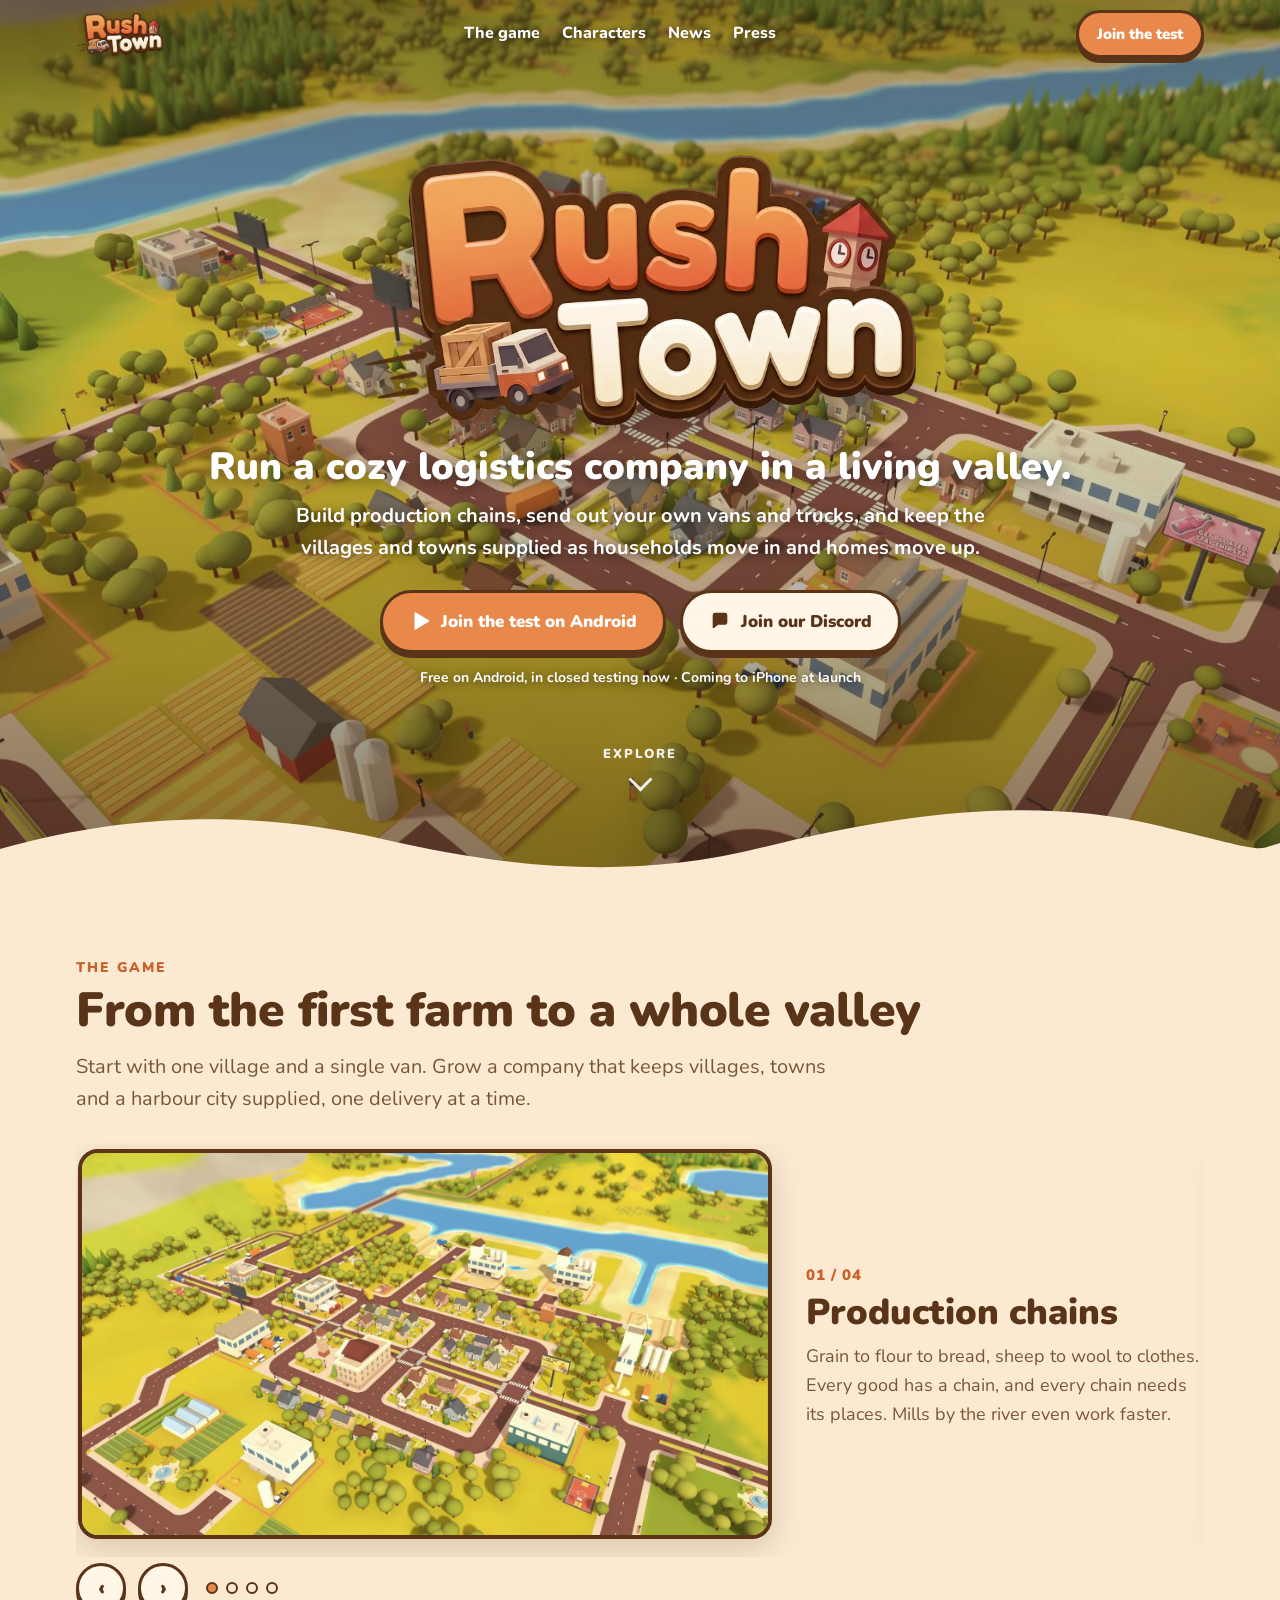
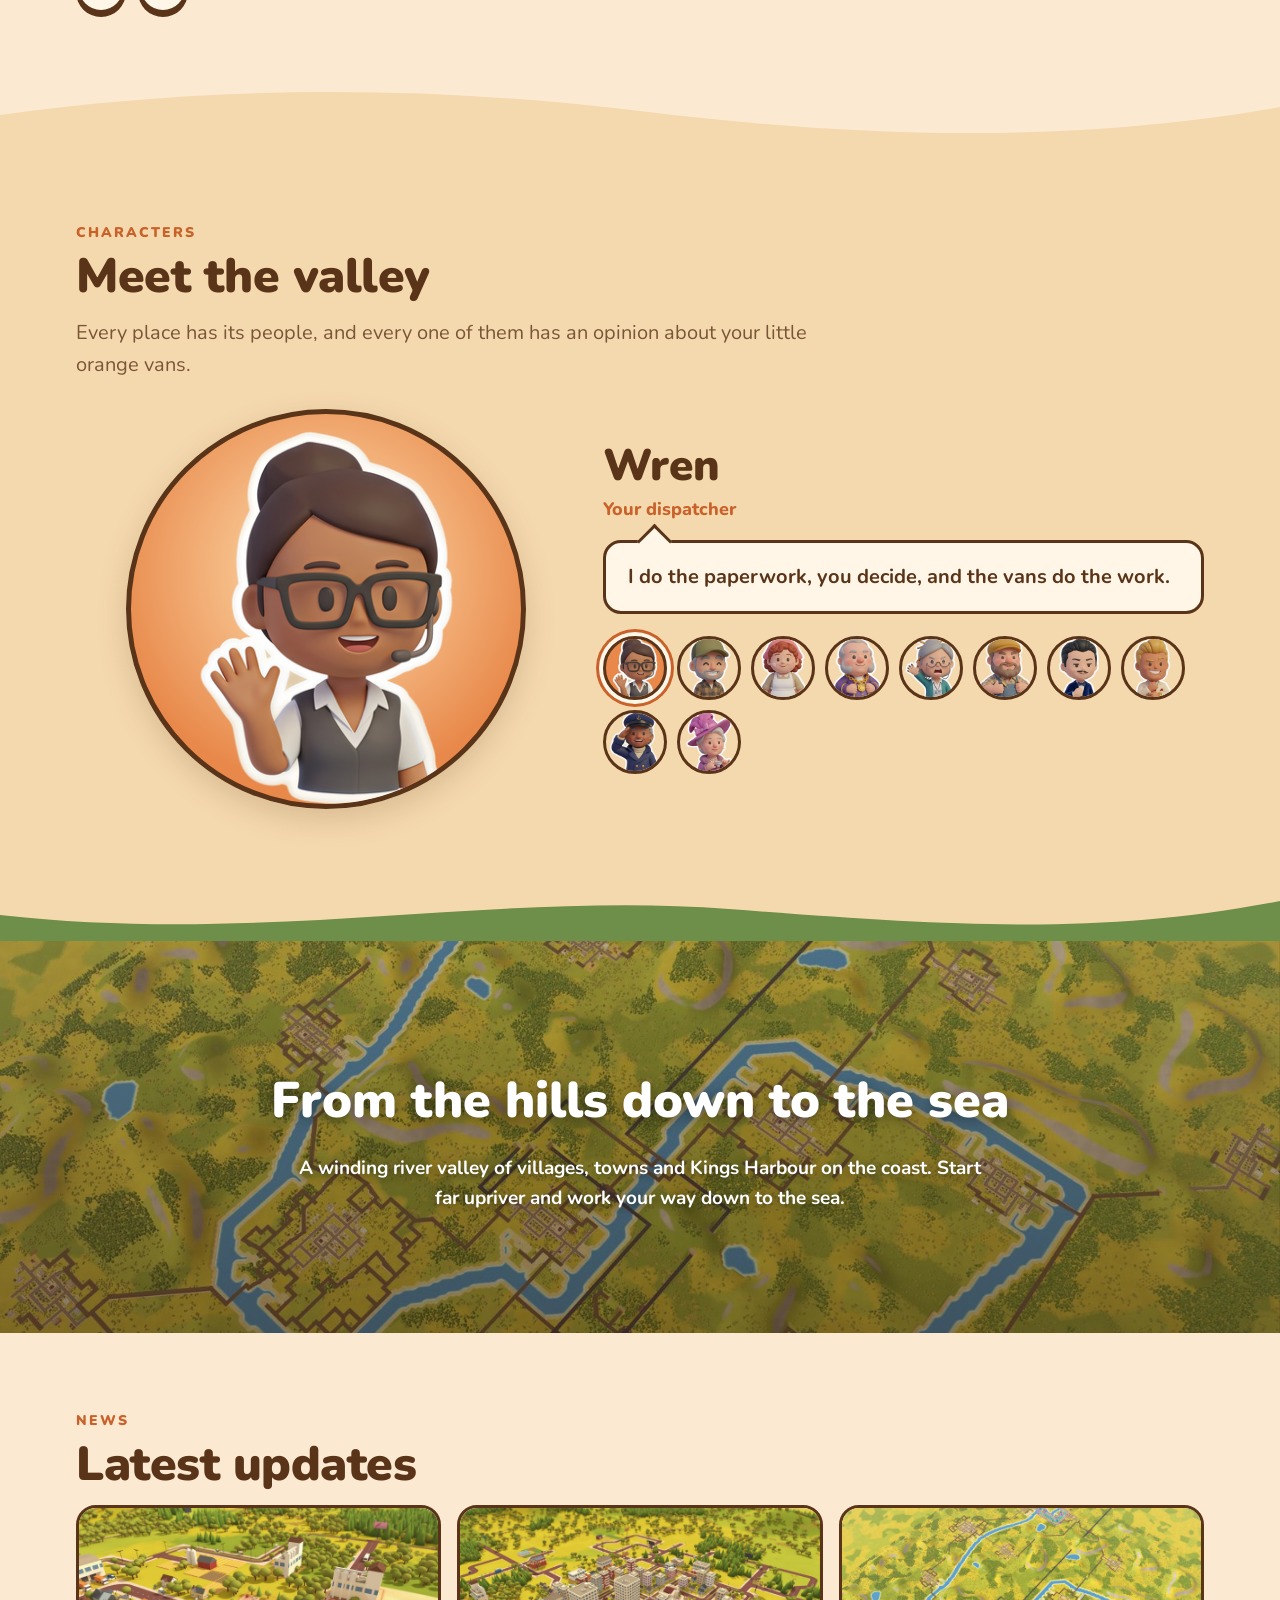
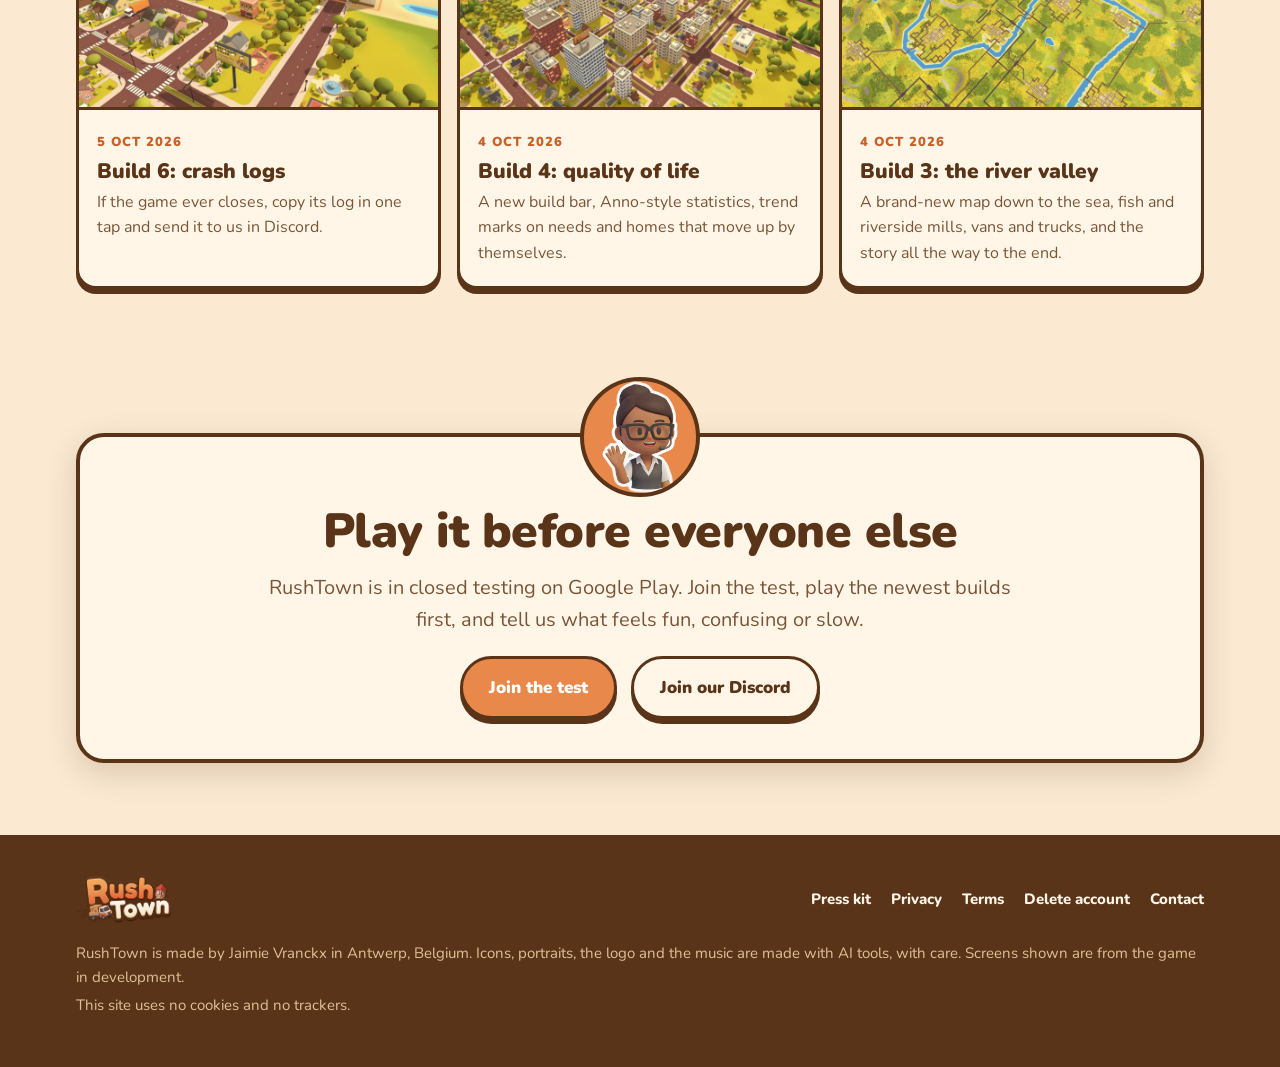
==== index.html @ a8090fe1 "Site: show the live totals only from 100 companies (they read 0 now) Co-Authored-By: Claude Opus 5.5" ====
<!doctype html>
<html lang="en">
<head>
<meta charset="utf-8">
<meta name="viewport" content="width=device-width, initial-scale=1">
<title>RushTown · A cozy logistics game</title>
<meta name="description" content="RushTown is a cozy mobile logistics game: build production chains, run your own vans and trucks, and help the villages and towns of a river valley thrive.">
<meta property="og:title" content="RushTown">
<meta property="og:description" content="Run a cozy logistics company in a living valley. A mobile game for Android, in testing now.">
<meta property="og:image" content="https://rushtowngame.com/media/hero-small.jpg">
<meta property="og:url" content="https://rushtowngame.com/">
<meta name="theme-color" content="#FBE9D2">
<link rel="icon" href="media/logo.png">
<link rel="preload" as="image" href="media/hero.jpg">
<link rel="stylesheet" href="site.css">
</head>
<body>

<header class="bar" id="bar">
  <div class="wrap">
    <a href="./" aria-label="RushTown home"><img src="media/logo.png" alt="RushTown" width="88" height="44"></a>
    <nav aria-label="Main">
      <a href="#game">The game</a>
      <a href="#cast">Characters</a>
      <a href="#news">News</a>
      <a href="press.html">Press</a>
    </nav>
    <a class="btn primary pill" href="#join">Join the test</a>
  </div>
</header>

<main>
  <!-- HERO. When the trailer is final, swap the div.bg for:
       <video class="bg" src="media/trailer-loop.mp4" poster="media/hero.jpg" autoplay muted loop playsinline></video> -->
  <section class="hero">
    <div class="bg" style="background-image:url('media/hero.jpg')" role="img" aria-label="Maplebrook, a village by the river"></div>
    <div class="inner">
      <img class="logo" src="media/logo.png" alt="RushTown" width="560" height="279">
      <h1>Run a cozy logistics company in a living valley.</h1>
      <p>Build production chains, send out your own vans and trucks, and keep the villages and towns supplied as households move in and homes move up.</p>
      <div class="cta">
        <a class="btn primary" href="https://play.google.com/apps/testing/com.jvranckx.rushtown">
          <svg viewBox="0 0 24 24" aria-hidden="true"><path fill="currentColor" d="M6 3.5v17a1 1 0 0 0 1.5.86l14-8.5a1 1 0 0 0 0-1.72l-14-8.5A1 1 0 0 0 6 3.5z"/></svg>
          Join the test on Android</a>
        <a class="btn cream" href="https://discord.gg/n6D7HrCAY">
          <svg viewBox="0 0 24 24" aria-hidden="true"><path fill="currentColor" d="M4 5.5A2.5 2.5 0 0 1 6.5 3h11A2.5 2.5 0 0 1 20 5.5v8A2.5 2.5 0 0 1 17.5 16H10l-4.6 3.7A.9.9 0 0 1 4 19V5.5z"/></svg>
          Join our Discord</a>
      </div>
      <small>Free on Android, in closed testing now · Coming to iPhone at launch</small>
    </div>
    <a class="scroll-cue" href="#game">EXPLORE</a>
    <svg class="hills" viewBox="0 0 1440 90" preserveAspectRatio="none" aria-hidden="true"><path fill="#FBE9D2" d="M0 58 C 160 18 300 22 430 48 S 700 92 860 56 S 1170 6 1300 34 S 1410 60 1440 52 V90 H0 Z"/></svg>
  </section>

  <!-- FEATURES -->
  <section class="block" id="game">
    <div class="wrap">
      <span class="eyebrow">The game</span>
      <h2 class="title">From the first farm to a whole valley</h2>
      <p class="lede">Start with one village and a single van. Grow a company that keeps villages, towns and a harbour city supplied, one delivery at a time.</p>
      <div class="slides">
        <div class="track" id="track">
          <article class="slide" id="s1">
            <figure><img src="media/shots/chains.jpg" alt="Farms and workshops by the river" loading="lazy" width="1600" height="900"></figure>
            <div><span class="num">01 / 04</span><h3>Production chains</h3><p>Grain to flour to bread, sheep to wool to clothes. Every good has a chain, and every chain needs its places. Mills by the river even work faster.</p></div>
          </article>
          <article class="slide" id="s2">
            <figure><img src="media/shots/fleet.jpg" alt="Vans driving through a village" loading="lazy" width="1600" height="900"></figure>
            <div><span class="num">02 / 04</span><h3>Your own fleet</h3><p>Vans and trucks drive real roads between farms, workshops, warehouses and towns. You plan the routes, stop by stop.</p></div>
          </article>
          <article class="slide" id="s3">
            <figure><img src="media/shots/homes.jpg" alt="A town with flats and apartments" loading="lazy" width="1600" height="900"></figure>
            <div><span class="num">03 / 04</span><h3>Homes move up</h3><p>Households move in when you keep them supplied. Bring the right goods and building materials, and homes climb their ladder all the way to tower villas.</p></div>
          </article>
          <article class="slide" id="s4">
            <figure><img src="media/shots/valley.jpg" alt="The whole river valley with its route lines" loading="lazy" width="1600" height="900"></figure>
            <div><span class="num">04 / 04</span><h3>A valley to open up</h3><p>New villages and towns come out from under the clouds as your homes move up, from the hills down to the sea.</p></div>
          </article>
        </div>
        <div class="controls">
          <button class="arrow" id="prev" aria-label="Previous">‹</button>
          <button class="arrow" id="next" aria-label="Next">›</button>
          <div class="dots" id="dots"></div>
        </div>
      </div>
    </div>
  </section>

  <!-- CHARACTERS -->
  <svg class="wave" viewBox="0 0 1440 60" preserveAspectRatio="none" aria-hidden="true" style="background:#FBE9D2"><path fill="#F5D9AE" d="M0 30 C 240 0 480 0 720 26 S 1200 60 1440 22 V60 H0 Z"/></svg>
  <section class="block sand" id="cast">
    <div class="wrap">
      <span class="eyebrow">Characters</span>
      <h2 class="title">Meet the valley</h2>
      <p class="lede">Every place has its people, and every one of them has an opinion about your little orange vans.</p>
      <div class="cast">
        <div class="stage"><div class="disc"><img id="cast-img" src="media/cast/wren.png" alt="" width="384" height="384"></div></div>
        <div class="who">
          <p class="name" id="cast-name">Wren</p>
          <p class="role" id="cast-role">Your dispatcher</p>
          <blockquote id="cast-quote">I do the paperwork, you decide, and the vans do the work.</blockquote>
          <div class="picker" id="picker" role="group" aria-label="Choose a character"></div>
        </div>
      </div>
    </div>
  </section>
  <svg class="wave" viewBox="0 0 1440 60" preserveAspectRatio="none" aria-hidden="true" style="background:#F5D9AE"><path fill="#6d8f4a" d="M0 34 C 300 64 560 10 820 28 S 1240 54 1440 20 V60 H0 Z"/></svg>

  <!-- VALLEY BAND + STATS -->
  <section class="valley" style="background-image:url('media/shots/valley.jpg')">
    <div class="wrap">
      <h2>From the hills down to the sea</h2>
      <p>A winding river valley of villages, towns and Kings Harbour on the coast. Start far upriver and work your way down to the sea.</p>
      <div class="stats" id="stats" hidden aria-label="RushTown so far">
        <div class="stat"><b data-stat="companies">–</b><span>companies founded</span></div>
        <div class="stat"><b data-stat="alliances">–</b><span>alliances</span></div>
        <div class="stat"><b data-stat="goods_this_week">–</b><span>goods delivered this week</span></div>
      </div>
    </div>
  </section>

  <!-- NEWS -->
  <section class="block" id="news">
    <div class="wrap">
      <span class="eyebrow">News</span>
      <h2 class="title">Latest updates</h2>
      <div class="news">
        <a class="card" href="https://discord.gg/n6D7HrCAY">
          <img src="media/shots/fleet.jpg" alt="" loading="lazy" width="1600" height="900">
          <div><time datetime="2026-10-05">5 Oct 2026</time><h3>Build 6: crash logs</h3><p>If the game ever closes, copy its log in one tap and send it to us in Discord.</p></div>
        </a>
        <a class="card" href="https://discord.gg/n6D7HrCAY">
          <img src="media/shots/homes.jpg" alt="" loading="lazy" width="1600" height="900">
          <div><time datetime="2026-10-04">4 Oct 2026</time><h3>Build 4: quality of life</h3><p>A new build bar, Anno-style statistics, trend marks on needs and homes that move up by themselves.</p></div>
        </a>
        <a class="card" href="https://discord.gg/n6D7HrCAY">
          <img src="media/shots/valley.jpg" alt="" loading="lazy" width="1600" height="900">
          <div><time datetime="2026-10-04">4 Oct 2026</time><h3>Build 3: the river valley</h3><p>A brand-new map down to the sea, fish and riverside mills, vans and trucks, and the story all the way to the end.</p></div>
        </a>
      </div>
    </div>
  </section>

  <!-- JOIN -->
  <section class="block join" id="join">
    <div class="wrap">
      <div class="box">
        <img class="wren" src="media/cast/wren.png" alt="" width="120" height="120">
        <h2 class="title">Play it before everyone else</h2>
        <p class="lede" style="margin:0 auto 20px">RushTown is in closed testing on Google Play. Join the test, play the newest builds first, and tell us what feels fun, confusing or slow.</p>
        <div class="cta">
          <a class="btn primary" href="https://play.google.com/apps/testing/com.jvranckx.rushtown">Join the test</a>
          <a class="btn cream" href="https://discord.gg/n6D7HrCAY">Join our Discord</a>
        </div>
      </div>
    </div>
  </section>
</main>

<footer>
  <div class="wrap">
    <div class="top">
      <img src="media/logo.png" alt="RushTown" width="96" height="48">
      <nav aria-label="Footer">
        <a href="press.html">Press kit</a>
        <a href="privacy.html">Privacy</a>
        <a href="terms.html">Terms</a>
        <a href="delete-account.html">Delete account</a>
        <a href="mailto:jaimievranckx@gmail.com">Contact</a>
      </nav>
    </div>
    <p>RushTown is made by Jaimie Vranckx in Antwerp, Belgium. Icons, portraits, the logo and the music are made with AI tools, with care. Screens shown are from the game in development.</p>
    <p>This site uses no cookies and no trackers.</p>
  </div>
</footer>

<script>
(function () {
  // header turns solid after the hero
  var bar = document.getElementById("bar");
  function onScroll() { bar.classList.toggle("solid", window.scrollY > window.innerHeight * 0.55); }
  window.addEventListener("scroll", onScroll, { passive: true }); onScroll();

  // feature slideshow
  var track = document.getElementById("track");
  var slides = Array.prototype.slice.call(track.children);
  var dots = document.getElementById("dots");
  slides.forEach(function (s, i) {
    var b = document.createElement("button");
    b.setAttribute("aria-label", "Slide " + (i + 1));
    b.addEventListener("click", function () { go(i); });
    dots.appendChild(b);
  });
  function current() { return Math.round(track.scrollLeft / track.clientWidth); }
  function go(i) { i = (i + slides.length) % slides.length; track.scrollTo({ left: i * (track.clientWidth + 18), behavior: "smooth" }); }
  function mark() { var c = current(); Array.prototype.forEach.call(dots.children, function (d, i) { d.setAttribute("aria-current", i === c ? "true" : "false"); }); }
  document.getElementById("prev").addEventListener("click", function () { go(current() - 1); });
  document.getElementById("next").addEventListener("click", function () { go(current() + 1); });
  track.addEventListener("scroll", function () { window.requestAnimationFrame(mark); }, { passive: true });
  mark();

  // characters
  var cast = [
    ["wren", "Wren", "Your dispatcher", "I do the paperwork, you decide, and the vans do the work."],
    ["gus", "Gus Harrow", "Old hand of the haulage trade", "Round and round. That's all hauling is, kid. Mind the duck pond."],
    ["pell", "Mrs. Pell", "The baker", "You grow the grain, I'll do the rest. Mostly the rest is flour."],
    ["mayor", "Mayor Bramble", "Mayor of your home village", "Since the old firm folded, we've lived off the Tuesday market van."],
    ["edna", "Edna Quill", "Editor, the Sandbury Courier", "'MYSTERIOUS ORANGE VANS SIGHTED ON VALLEY ROAD.' Too long. 'VANS!'"],
    ["bram", "Bram Hollis", "Dairy farmer", "Little Lou is bigger than Big Lou. Don't mention it to her."],
    ["silas", "Silas Crane", "Distiller", "You run a tidy little operation. I'd like to make it a lucrative one."],
    ["vance", "Vance Hartley", "Hartley Freight", "Lovely little vans. Orange. Brave choice."],
    ["flint", "Captain Flint", "Harbourmaster", "Mind the gulls. They work for nobody."],
    ["augusta", "Lady Augusta", "Of Kings Harbour", "One simply cannot live in a Loft without cake."]
  ];
  var picker = document.getElementById("picker"), img = document.getElementById("cast-img");
  var nameEl = document.getElementById("cast-name"), roleEl = document.getElementById("cast-role"), quoteEl = document.getElementById("cast-quote");
  cast.forEach(function (c, i) {
    var b = document.createElement("button");
    b.setAttribute("aria-label", c[1]);
    b.setAttribute("aria-pressed", i === 0 ? "true" : "false");
    b.innerHTML = '<img src="media/cast/' + c[0] + '.png" alt="" width="64" height="64" loading="lazy">';
    b.addEventListener("click", function () {
      Array.prototype.forEach.call(picker.children, function (x) { x.setAttribute("aria-pressed", "false"); });
      b.setAttribute("aria-pressed", "true");
      img.style.opacity = 0;
      setTimeout(function () { img.src = "media/cast/" + c[0] + ".png"; img.style.opacity = 1; }, 150);
      nameEl.textContent = c[1]; roleEl.textContent = c[2]; quoteEl.textContent = c[3];
    });
    picker.appendChild(b);
  });

  // live totals from the game server (hidden until all three arrive)
  var box = document.getElementById("stats");
  fetch("https://api.rushtowngame.com/public/stats.json", { cache: "no-store" })
    .then(function (r) { return r.ok ? r.json() : null; })
    .then(function (d) {
      if (!d) return;
      var shown = 0;
      box.querySelectorAll("[data-stat]").forEach(function (el) {
        var v = d[el.getAttribute("data-stat")];
        if (typeof v === "number") { el.textContent = v.toLocaleString("en-US"); shown++; }
      });
      // only once the numbers are worth showing
      if (shown === 3 && d.companies >= 100) box.hidden = false;
    })
    .catch(function () {});
})();
</script>
</body>
</html>
---- site.css ----
@font-face {
  font-family: "Nunito";
  src: url("fonts/Nunito-Variable.ttf") format("truetype");
  font-weight: 200 1000;
  font-display: swap;
}

:root {
  --ink: #5A3418;
  --ink-soft: #7A5638;
  --cream: #FFF6E8;
  --paper: #FBE9D2;
  --sand: #F5D9AE;
  --orange: #E8884A;
  --orange-deep: #C9622A;
  --grass: #C2B427;
  --sky: #CFE7F2;
  --line: rgba(90, 52, 24, 0.14);
  --radius: 20px;
  --shadow: 0 10px 30px rgba(90, 52, 24, 0.18);
}

* { box-sizing: border-box; }
html { -webkit-text-size-adjust: 100%; scroll-behavior: smooth; }
body {
  margin: 0;
  background: var(--paper);
  color: var(--ink);
  font-family: "Nunito", system-ui, -apple-system, "Segoe UI", sans-serif;
  font-size: 18px;
  line-height: 1.6;
  overflow-x: hidden;
}
a { color: var(--orange-deep); }
img { max-width: 100%; }
.wrap { max-width: 1160px; margin: 0 auto; padding: 0 16px; }
.eyebrow { display: inline-block; font-size: 14px; font-weight: 900; letter-spacing: 2px; text-transform: uppercase; color: var(--orange-deep); margin-bottom: 6px; }
h2.title { font-size: clamp(30px, 5vw, 48px); line-height: 1.08; font-weight: 900; margin: 0 0 14px; letter-spacing: -0.5px; }
p.lede { font-size: clamp(17px, 2.2vw, 20px); color: var(--ink-soft); margin: 0 0 28px; max-width: 38em; }

/* ---------- header ---------- */
.bar { position: fixed; inset: 0 0 auto 0; z-index: 50; transition: background .25s, box-shadow .25s; }
.bar .wrap { display: flex; align-items: center; justify-content: space-between; gap: 12px; height: 68px; }
.bar img { height: 44px; width: auto; display: block; filter: drop-shadow(0 2px 6px rgba(0,0,0,.25)); }
.bar nav { display: none; gap: 22px; font-weight: 800; font-size: 16px; }
.bar nav a { color: #fff; text-decoration: none; text-shadow: 0 1px 6px rgba(0,0,0,.45); }
.bar .pill { padding: 9px 18px; font-size: 15px; }
.bar.solid { background: rgba(255, 246, 232, .96); box-shadow: 0 2px 16px rgba(90,52,24,.15); backdrop-filter: blur(6px); }
.bar.solid nav a { color: var(--ink); text-shadow: none; }
.bar.solid img { filter: none; }
@media (min-width: 860px) { .bar nav { display: flex; } }

/* ---------- buttons ---------- */
.btn { display: inline-flex; align-items: center; justify-content: center; gap: 10px; padding: 15px 26px; border-radius: 999px; font-weight: 900; font-size: 17px; text-decoration: none; border: 3px solid var(--ink); transition: transform .12s, box-shadow .12s, background .15s; }
.btn:hover { transform: translateY(-2px); }
.btn.primary { background: var(--orange); color: #fff; border-color: var(--ink); box-shadow: 0 5px 0 var(--ink); }
.btn.primary:hover { background: var(--orange-deep); }
.btn.cream { background: var(--cream); color: var(--ink); box-shadow: 0 5px 0 var(--ink); }
.btn svg { width: 22px; height: 22px; flex: none; }
.pill { border-radius: 999px; }

/* ---------- hero ---------- */
.hero { position: relative; min-height: min(100svh, 880px); display: grid; place-items: center; text-align: center; color: #fff; overflow: hidden; isolation: isolate; }
.hero .bg { position: absolute; inset: 0; z-index: -2; background: #8fb7c9 center/cover no-repeat; animation: drift 28s ease-in-out infinite alternate; }
.hero video.bg { width: 100%; height: 100%; object-fit: cover; animation: none; }
.hero::after { content: ""; position: absolute; inset: 0; z-index: -1; background: linear-gradient(180deg, rgba(40,22,8,.45) 0%, rgba(40,22,8,.12) 38%, rgba(40,22,8,.55) 100%); }
@keyframes drift { from { transform: scale(1.04) translate(0, 0); } to { transform: scale(1.14) translate(-2%, -1.5%); } }
.hero .inner { padding: 110px 16px 150px; max-width: 900px; }
.hero .logo { width: min(560px, 82vw); height: auto; filter: drop-shadow(0 8px 22px rgba(0,0,0,.35)); }
.hero h1 { font-size: clamp(24px, 4vw, 38px); font-weight: 900; margin: 6px 0 10px; text-shadow: 0 3px 14px rgba(0,0,0,.45); line-height: 1.2; }
.hero p { font-size: clamp(16px, 2.2vw, 20px); margin: 0 auto 26px; max-width: 36em; text-shadow: 0 2px 10px rgba(0,0,0,.5); font-weight: 700; }
.hero .cta { display: flex; flex-wrap: wrap; justify-content: center; gap: 14px; }
.hero small { display: block; margin-top: 14px; font-size: 14px; font-weight: 700; text-shadow: 0 1px 8px rgba(0,0,0,.6); }
.scroll-cue { position: absolute; bottom: 92px; left: 50%; transform: translateX(-50%); color: #fff; font-size: 13px; font-weight: 900; letter-spacing: 2px; text-decoration: none; opacity: .9; }
.scroll-cue::after { content: ""; display: block; width: 14px; height: 14px; margin: 6px auto 0; border-right: 3px solid #fff; border-bottom: 3px solid #fff; transform: rotate(45deg); animation: bob 1.6s ease-in-out infinite; }
@keyframes bob { 50% { transform: translateY(6px) rotate(45deg); } }
.hills { position: absolute; left: 0; right: 0; bottom: -1px; width: 100%; height: 90px; display: block; }

/* ---------- sections ---------- */
section.block { position: relative; padding: 72px 0; }
section.block.cream { background: var(--cream); }
section.block.sand { background: var(--sand); }
.wave { display: block; width: 100%; height: 60px; }

/* ---------- features slideshow ---------- */
.slides { position: relative; }
.track { display: flex; overflow-x: auto; scroll-snap-type: x mandatory; scroll-behavior: smooth; gap: 18px; padding: 6px 2px 18px; scrollbar-width: none; }
.track::-webkit-scrollbar { display: none; }
.slide { flex: 0 0 100%; scroll-snap-align: center; display: grid; grid-template-columns: 1fr; gap: 18px; align-items: center; }
.slide figure { margin: 0; border-radius: var(--radius); overflow: hidden; border: 4px solid var(--ink); box-shadow: var(--shadow); aspect-ratio: 16/9; background: var(--sand); }
.slide figure img { width: 100%; height: 100%; object-fit: cover; display: block; }
.slide .num { font-size: 15px; font-weight: 900; color: var(--orange-deep); letter-spacing: 1px; }
.slide h3 { font-size: clamp(26px, 3.6vw, 36px); font-weight: 900; line-height: 1.1; margin: 4px 0 10px; }
.slide p { margin: 0; color: var(--ink-soft); font-size: 18px; }
@media (min-width: 900px) { .slide { grid-template-columns: 7fr 4fr; gap: 34px; } }
.controls { display: flex; align-items: center; gap: 12px; margin-top: 6px; }
.arrow { width: 50px; height: 50px; border-radius: 50%; border: 3px solid var(--ink); background: var(--cream); color: var(--ink); font-size: 22px; font-weight: 900; cursor: pointer; box-shadow: 0 4px 0 var(--ink); display: grid; place-items: center; font-family: inherit; }
.arrow:hover { background: #fff; }
.dots { display: flex; gap: 8px; margin-left: 6px; }
.dots button { width: 12px; height: 12px; border-radius: 50%; border: 2px solid var(--ink); background: transparent; padding: 0; cursor: pointer; }
.dots button[aria-current="true"] { background: var(--orange); }

/* ---------- characters ---------- */
.cast { display: grid; grid-template-columns: 1fr; gap: 26px; align-items: center; }
@media (min-width: 900px) { .cast { grid-template-columns: 5fr 6fr; } }
.stage { position: relative; display: grid; place-items: center; }
.stage .disc { width: min(400px, 80vw); aspect-ratio: 1; border-radius: 50%; background: radial-gradient(circle at 50% 40%, #FFE3B3, var(--orange) 72%); border: 5px solid var(--ink); box-shadow: var(--shadow); display: flex; align-items: flex-end; justify-content: center; overflow: hidden; margin: 0 auto; }
.stage .disc img { width: 96%; height: auto; display: block; margin: 0 auto -2px; transition: opacity .2s; }
.who .name { font-size: clamp(30px, 4.4vw, 44px); font-weight: 900; margin: 0; line-height: 1.05; }
.who .role { font-weight: 800; color: var(--orange-deep); margin: 6px 0 16px; }
.who blockquote { margin: 0 0 22px; padding: 18px 22px; background: var(--cream); border: 3px solid var(--ink); border-radius: 18px; font-size: 20px; font-weight: 700; position: relative; }
.who blockquote::before { content: ""; position: absolute; left: 36px; top: -14px; width: 22px; height: 22px; background: var(--cream); border-left: 3px solid var(--ink); border-top: 3px solid var(--ink); transform: rotate(45deg); }
.picker { display: flex; flex-wrap: wrap; gap: 10px; }
.picker button { width: 64px; height: 64px; border-radius: 50%; border: 3px solid var(--ink); background: var(--sand); padding: 0; overflow: hidden; cursor: pointer; transition: transform .12s; }
.picker button img { width: 100%; height: 100%; object-fit: cover; object-position: center 18%; display: block; transform: scale(1.15); transform-origin: center 30%; }
.picker button:hover { transform: translateY(-3px); }
.picker button[aria-pressed="true"] { background: var(--orange); box-shadow: 0 0 0 4px var(--cream), 0 0 0 7px var(--orange-deep); }

/* ---------- valley band ---------- */
.valley { position: relative; color: #fff; text-align: center; padding: 120px 0; background: #6d8f4a center/cover no-repeat; isolation: isolate; }
.valley::before { content: ""; position: absolute; inset: 0; z-index: -1; background: linear-gradient(180deg, rgba(40,22,8,.35), rgba(40,22,8,.55)); }
.valley h2 { font-size: clamp(30px, 5vw, 50px); font-weight: 900; margin: 0 0 12px; text-shadow: 0 3px 14px rgba(0,0,0,.4); }
.valley p { max-width: 36em; margin: 0 auto; font-size: 19px; font-weight: 700; text-shadow: 0 2px 10px rgba(0,0,0,.5); }

/* ---------- stats ---------- */
.stats { display: grid; grid-template-columns: repeat(3, 1fr); gap: 12px; margin-top: 30px; }
.stat { background: rgba(255,246,232,.94); color: var(--ink); border: 3px solid var(--ink); border-radius: 18px; padding: 14px 8px; }
.stat b { display: block; font-size: clamp(22px, 4vw, 34px); font-weight: 900; line-height: 1.1; }
.stat span { font-size: 13px; font-weight: 800; color: var(--ink-soft); }
.stats[hidden] { display: none; }

/* ---------- news ---------- */
.news { display: grid; grid-template-columns: 1fr; gap: 16px; }
@media (min-width: 820px) { .news { grid-template-columns: repeat(3, 1fr); } }
.card { background: var(--cream); border: 3px solid var(--ink); border-radius: var(--radius); overflow: hidden; box-shadow: 0 5px 0 var(--ink); display: flex; flex-direction: column; text-decoration: none; color: var(--ink); transition: transform .12s; }
.card:hover { transform: translateY(-3px); }
.card img { width: 100%; height: auto; flex: 0 0 auto; aspect-ratio: 16/9; object-fit: cover; display: block; border-bottom: 3px solid var(--ink); }
.card div { flex: 1 1 auto; }
.card div { padding: 16px 18px 20px; }
.card time { font-size: 13px; font-weight: 900; color: var(--orange-deep); letter-spacing: 1px; text-transform: uppercase; }
.card h3 { margin: 4px 0 6px; font-size: 21px; font-weight: 900; line-height: 1.2; }
.card p { margin: 0; color: var(--ink-soft); font-size: 16px; }

/* ---------- join ---------- */
.join { text-align: center; }
.join .box { background: var(--cream); border: 4px solid var(--ink); border-radius: 28px; padding: 40px 22px; box-shadow: var(--shadow); position: relative; }
.join .box img.wren { width: 120px; height: 120px; border-radius: 50%; border: 4px solid var(--ink); background: var(--orange); margin-top: -100px; object-fit: cover; object-position: center bottom; }
.join .cta { display: flex; flex-wrap: wrap; justify-content: center; gap: 14px; margin-top: 8px; }

/* ---------- press (subpage) ---------- */
.presshead { background: var(--sand); padding: 120px 0 56px; position: relative; }
.presshead .wrap { display: grid; grid-template-columns: 1fr; gap: 26px; align-items: center; }
@media (min-width: 900px) { .presshead .wrap { grid-template-columns: 7fr 5fr; } }
.presshead .cta { display: flex; flex-wrap: wrap; gap: 12px; }
.presshead .logo-card { background: var(--cream); border: 4px solid var(--ink); border-radius: 26px; padding: 26px; box-shadow: var(--shadow); text-align: center; }
.presshead .logo-card img { width: 100%; max-width: 380px; height: auto; }
.grid2 { display: grid; grid-template-columns: 1fr; gap: 18px; }
@media (min-width: 900px) { .grid2 { grid-template-columns: 5fr 7fr; } }
.panel { background: var(--cream); border: 3px solid var(--ink); border-radius: var(--radius); padding: 22px 24px; box-shadow: 0 5px 0 var(--ink); }
.panel h3 { margin: 0 0 12px; font-size: 22px; font-weight: 900; }
.panel p { margin: 0 0 12px; color: var(--ink-soft); }
.panel p:last-child { margin-bottom: 0; }
.facts { display: grid; grid-template-columns: 1fr; gap: 2px 16px; margin: 0; }
@media (min-width: 520px) { .facts { grid-template-columns: 120px 1fr; } }
.facts dt { font-weight: 900; padding-top: 8px; }
.facts dd { margin: 0; color: var(--ink-soft); padding: 8px 0; border-bottom: 2px dashed var(--line); }
@media (min-width: 520px) { .facts dt { border-bottom: 2px dashed var(--line); padding-bottom: 8px; } }
.ticks { list-style: none; padding: 0; margin: 0; display: grid; gap: 10px; }
.ticks li { position: relative; padding-left: 34px; color: var(--ink-soft); }
.ticks li::before { content: ""; position: absolute; left: 0; top: 3px; width: 22px; height: 22px; border-radius: 50%; background: var(--orange); border: 2px solid var(--ink); box-shadow: inset 0 0 0 4px var(--cream); }
.ticks b { color: var(--ink); }
.gallery { display: grid; grid-template-columns: 1fr; gap: 14px; }
@media (min-width: 640px) { .gallery { grid-template-columns: repeat(2, 1fr); } }
@media (min-width: 980px) { .gallery { grid-template-columns: repeat(3, 1fr); } }
.gallery a { position: relative; display: block; border-radius: 16px; overflow: hidden; border: 3px solid var(--ink); box-shadow: 0 5px 0 var(--ink); transition: transform .12s; }
.gallery a:hover { transform: translateY(-3px); }
.gallery img { width: 100%; height: auto; aspect-ratio: 16/9; object-fit: cover; display: block; }
.gallery span { position: absolute; right: 10px; bottom: 10px; background: var(--cream); color: var(--ink); font-weight: 900; font-size: 13px; padding: 4px 10px; border-radius: 999px; border: 2px solid var(--ink); }
.castrow { display: flex; flex-wrap: wrap; gap: 16px 18px; justify-content: center; }
.castrow figure { margin: 0; width: 96px; text-align: center; }
.castrow img { width: 96px; height: 96px; border-radius: 50%; border: 3px solid var(--ink); background: radial-gradient(circle at 50% 40%, #FFE3B3, var(--orange) 75%); object-fit: cover; object-position: center bottom; display: block; }
.castrow figcaption { font-size: 13px; font-weight: 800; margin-top: 6px; line-height: 1.25; }

/* ---------- footer ---------- */
footer { background: var(--ink); color: var(--sand); padding: 40px 0 46px; font-size: 15px; }
footer .top { display: flex; flex-wrap: wrap; align-items: center; justify-content: space-between; gap: 18px; margin-bottom: 18px; }
footer img { height: 48px; width: auto; }
footer nav { display: flex; flex-wrap: wrap; gap: 8px 20px; font-weight: 800; }
footer nav a { color: var(--cream); text-decoration: none; }
footer nav a:hover { color: var(--orange); }
footer p { margin: 4px 0; opacity: .85; }

@media (prefers-reduced-motion: reduce) {
  .hero .bg { animation: none; }
  .scroll-cue::after { animation: none; }
  html { scroll-behavior: auto; }
}

@media (max-width: 520px) {
  .bar .wrap { height: 60px; }
  .bar img { height: 38px; }
  .bar .pill { padding: 8px 14px; font-size: 14px; box-shadow: 0 3px 0 var(--ink); }
  .btn { padding: 13px 20px; font-size: 16px; }
}
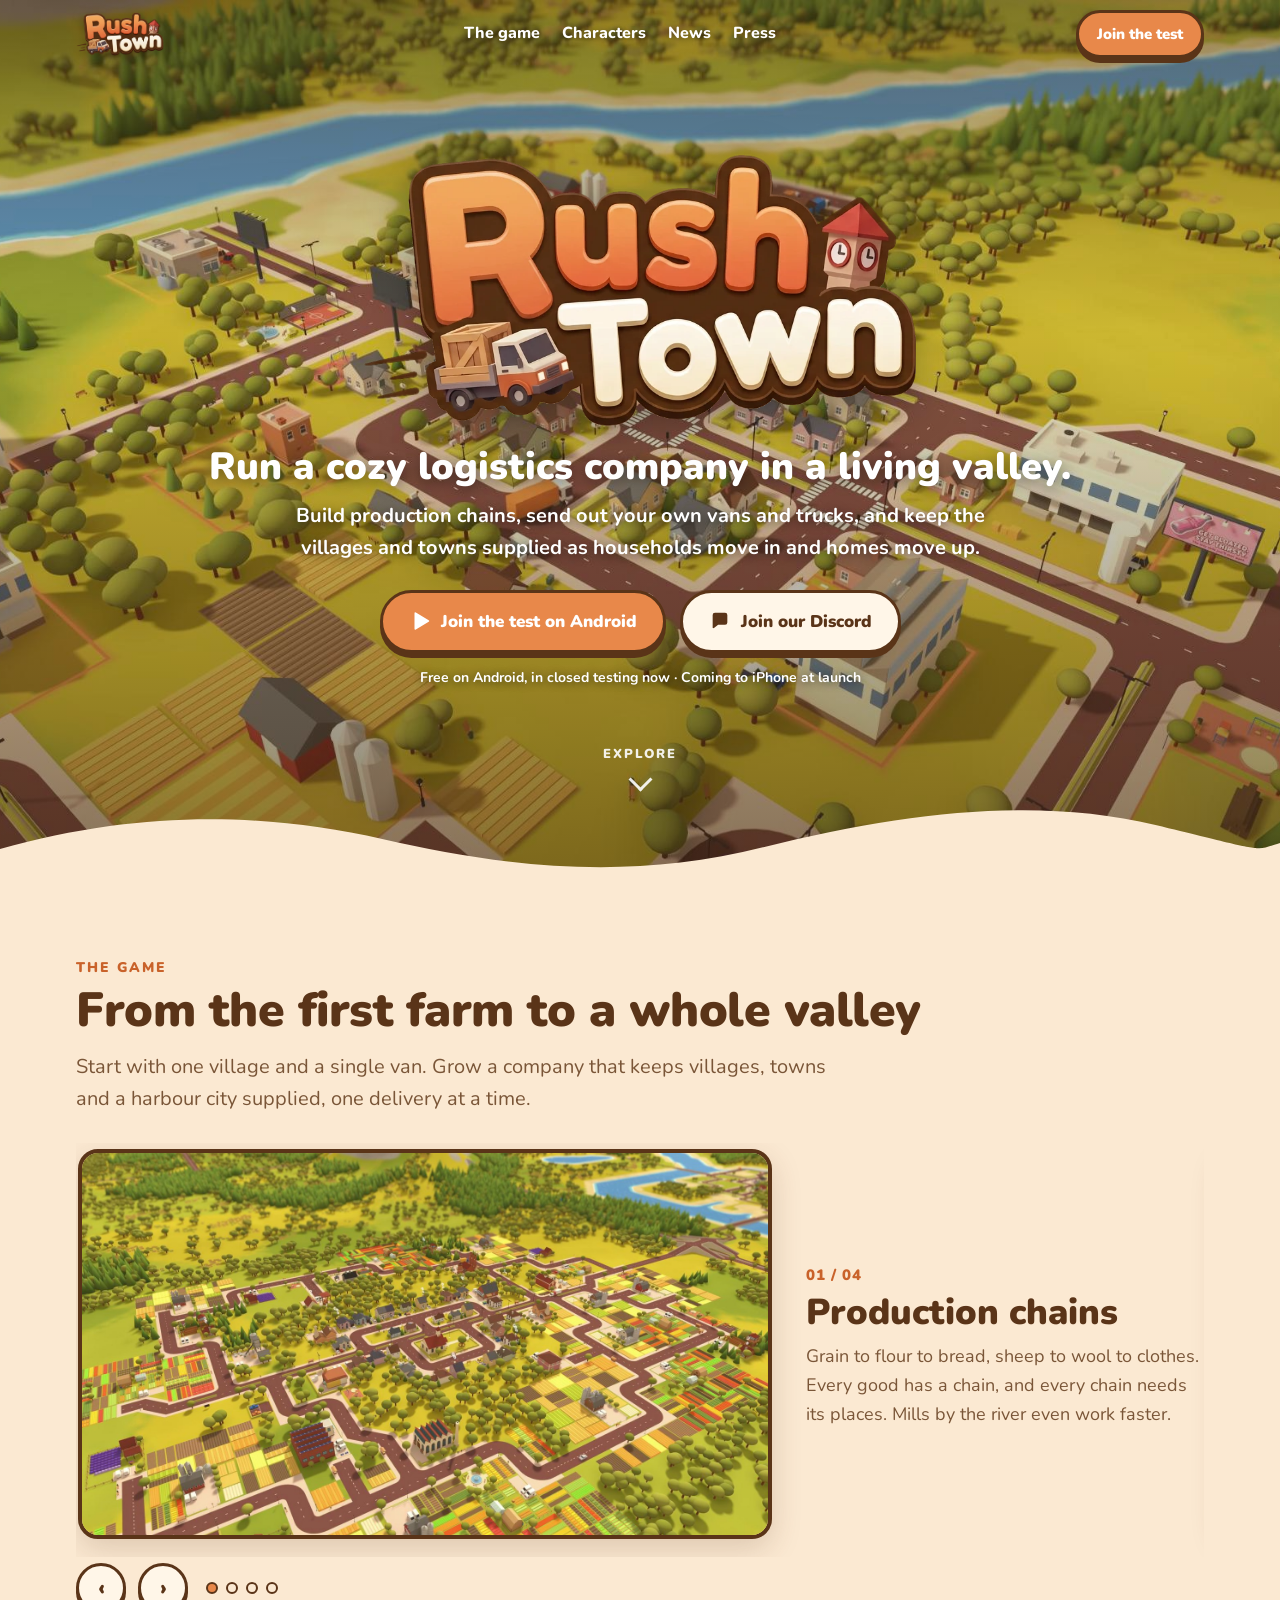
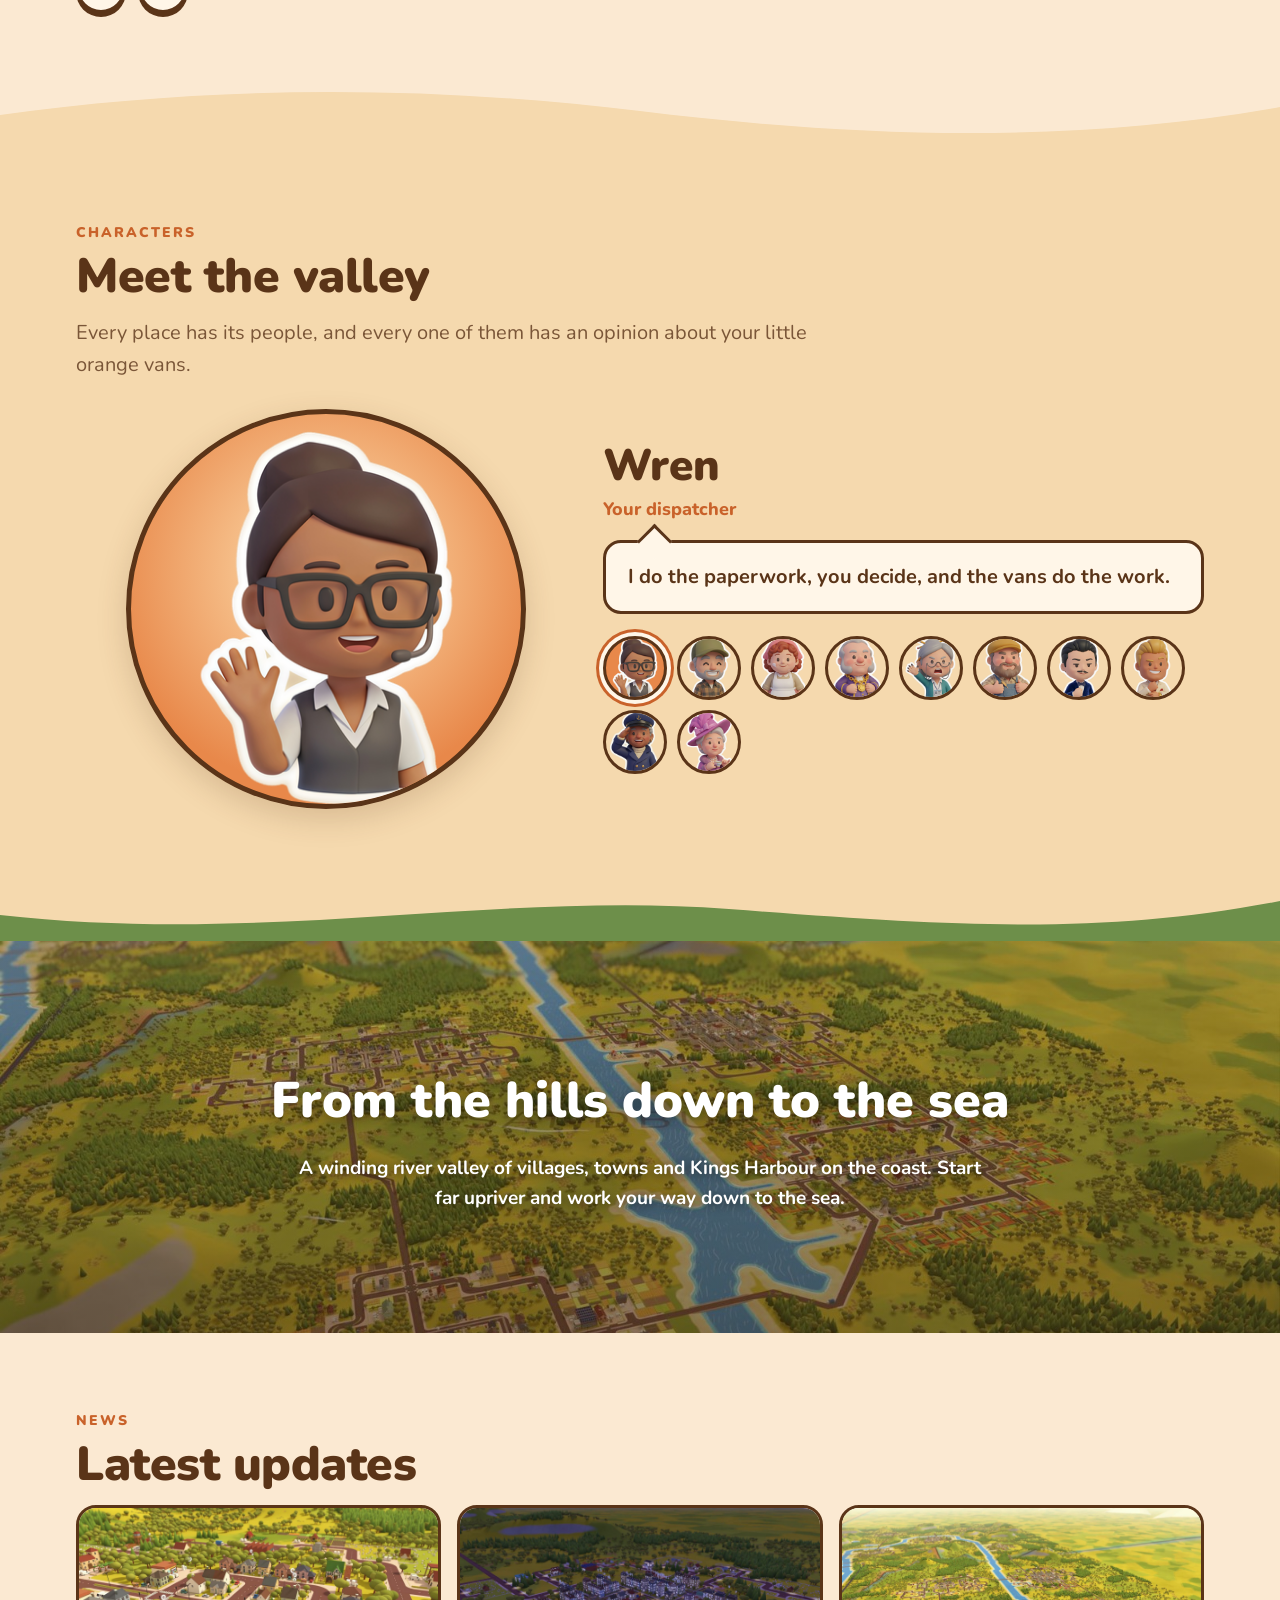
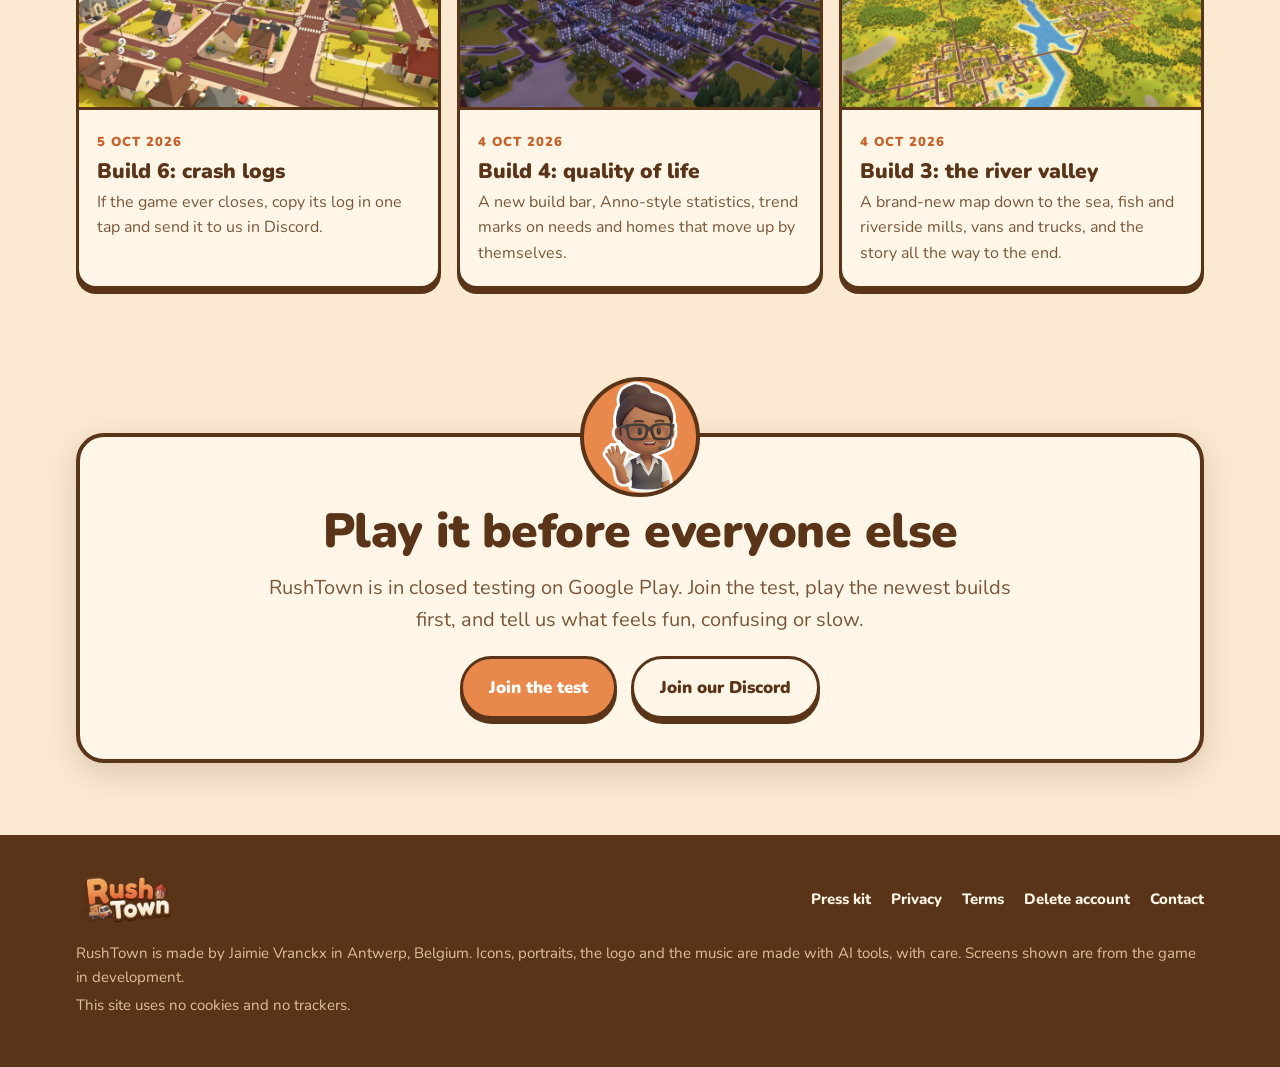
==== commit fc60d391: "New screenshots from the current game (Marketing, at Jaimie's request): farms, a village street, a t" ====
--- a/index.html
+++ b/index.html
@@ -61,19 +61,19 @@
       <div class="slides">
         <div class="track" id="track">
           <article class="slide" id="s1">
-            <figure><img src="media/shots/chains.jpg" alt="Farms and workshops by the river" loading="lazy" width="1600" height="900"></figure>
+            <figure><img src="media/shots/chains.jpg" alt="Farm fields and workshops round a village" loading="lazy" width="1600" height="900"></figure>
             <div><span class="num">01 / 04</span><h3>Production chains</h3><p>Grain to flour to bread, sheep to wool to clothes. Every good has a chain, and every chain needs its places. Mills by the river even work faster.</p></div>
           </article>
           <article class="slide" id="s2">
-            <figure><img src="media/shots/fleet.jpg" alt="Vans driving through a village" loading="lazy" width="1600" height="900"></figure>
+            <figure><img src="media/shots/fleet.jpg" alt="A village street with homes and shops" loading="lazy" width="1600" height="900"></figure>
             <div><span class="num">02 / 04</span><h3>Your own fleet</h3><p>Vans and trucks drive real roads between farms, workshops, warehouses and towns. You plan the routes, stop by stop.</p></div>
           </article>
           <article class="slide" id="s3">
-            <figure><img src="media/shots/homes.jpg" alt="A town with flats and apartments" loading="lazy" width="1600" height="900"></figure>
+            <figure><img src="media/shots/homes.jpg" alt="A town at night, its windows lit" loading="lazy" width="1600" height="900"></figure>
             <div><span class="num">03 / 04</span><h3>Homes move up</h3><p>Households move in when you keep them supplied. Bring the right goods and building materials, and homes climb their ladder all the way to tower villas.</p></div>
           </article>
           <article class="slide" id="s4">
-            <figure><img src="media/shots/valley.jpg" alt="The whole river valley with its route lines" loading="lazy" width="1600" height="900"></figure>
+            <figure><img src="media/shots/valley.jpg" alt="The whole river valley in the morning" loading="lazy" width="1600" height="900"></figure>
             <div><span class="num">04 / 04</span><h3>A valley to open up</h3><p>New villages and towns come out from under the clouds as your homes move up, from the hills down to the sea.</p></div>
           </article>
         </div>
@@ -166,7 +166,7 @@
         <a href="privacy.html">Privacy</a>
         <a href="terms.html">Terms</a>
         <a href="delete-account.html">Delete account</a>
-        <a href="mailto:jaimievranckx@gmail.com">Contact</a>
+        <a href="mailto:support@rushtowngame.com">Contact</a>
       </nav>
     </div>
     <p>RushTown is made by Jaimie Vranckx in Antwerp, Belgium. Icons, portraits, the logo and the music are made with AI tools, with care. Screens shown are from the game in development.</p>
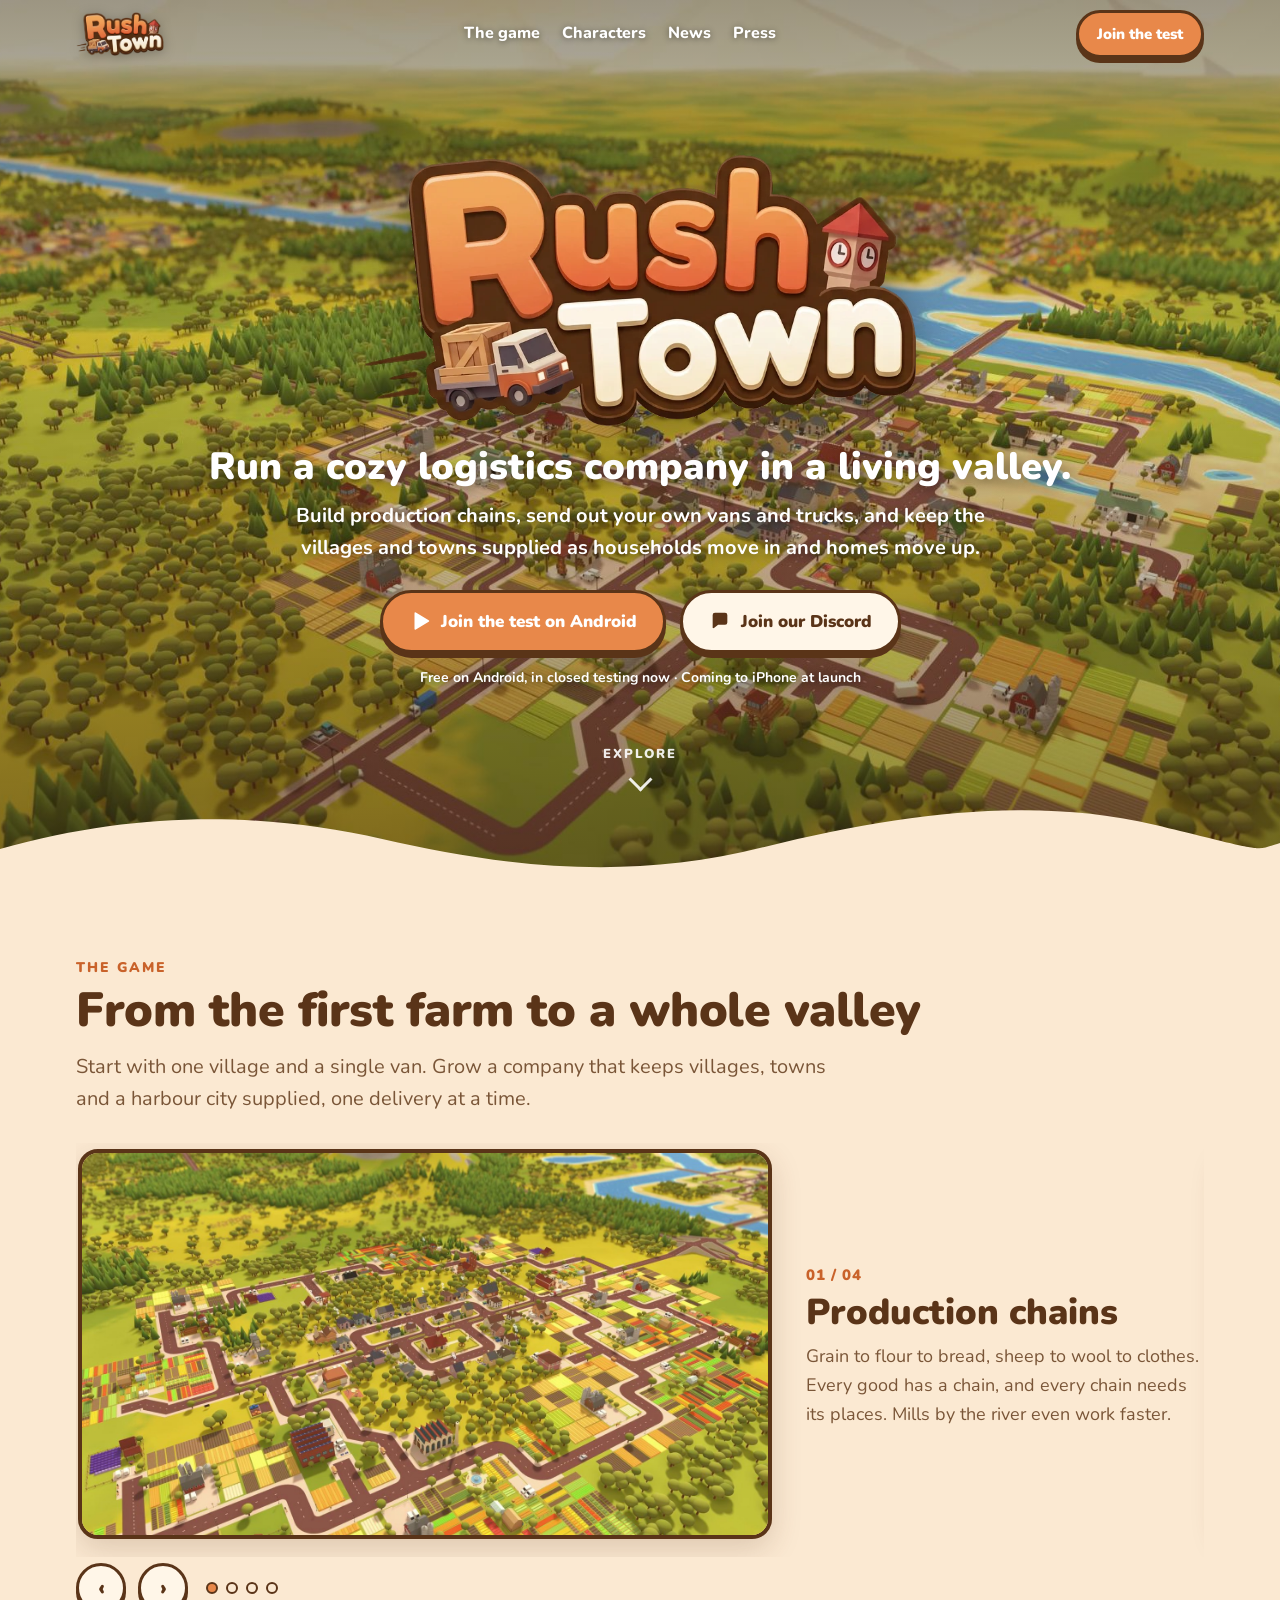
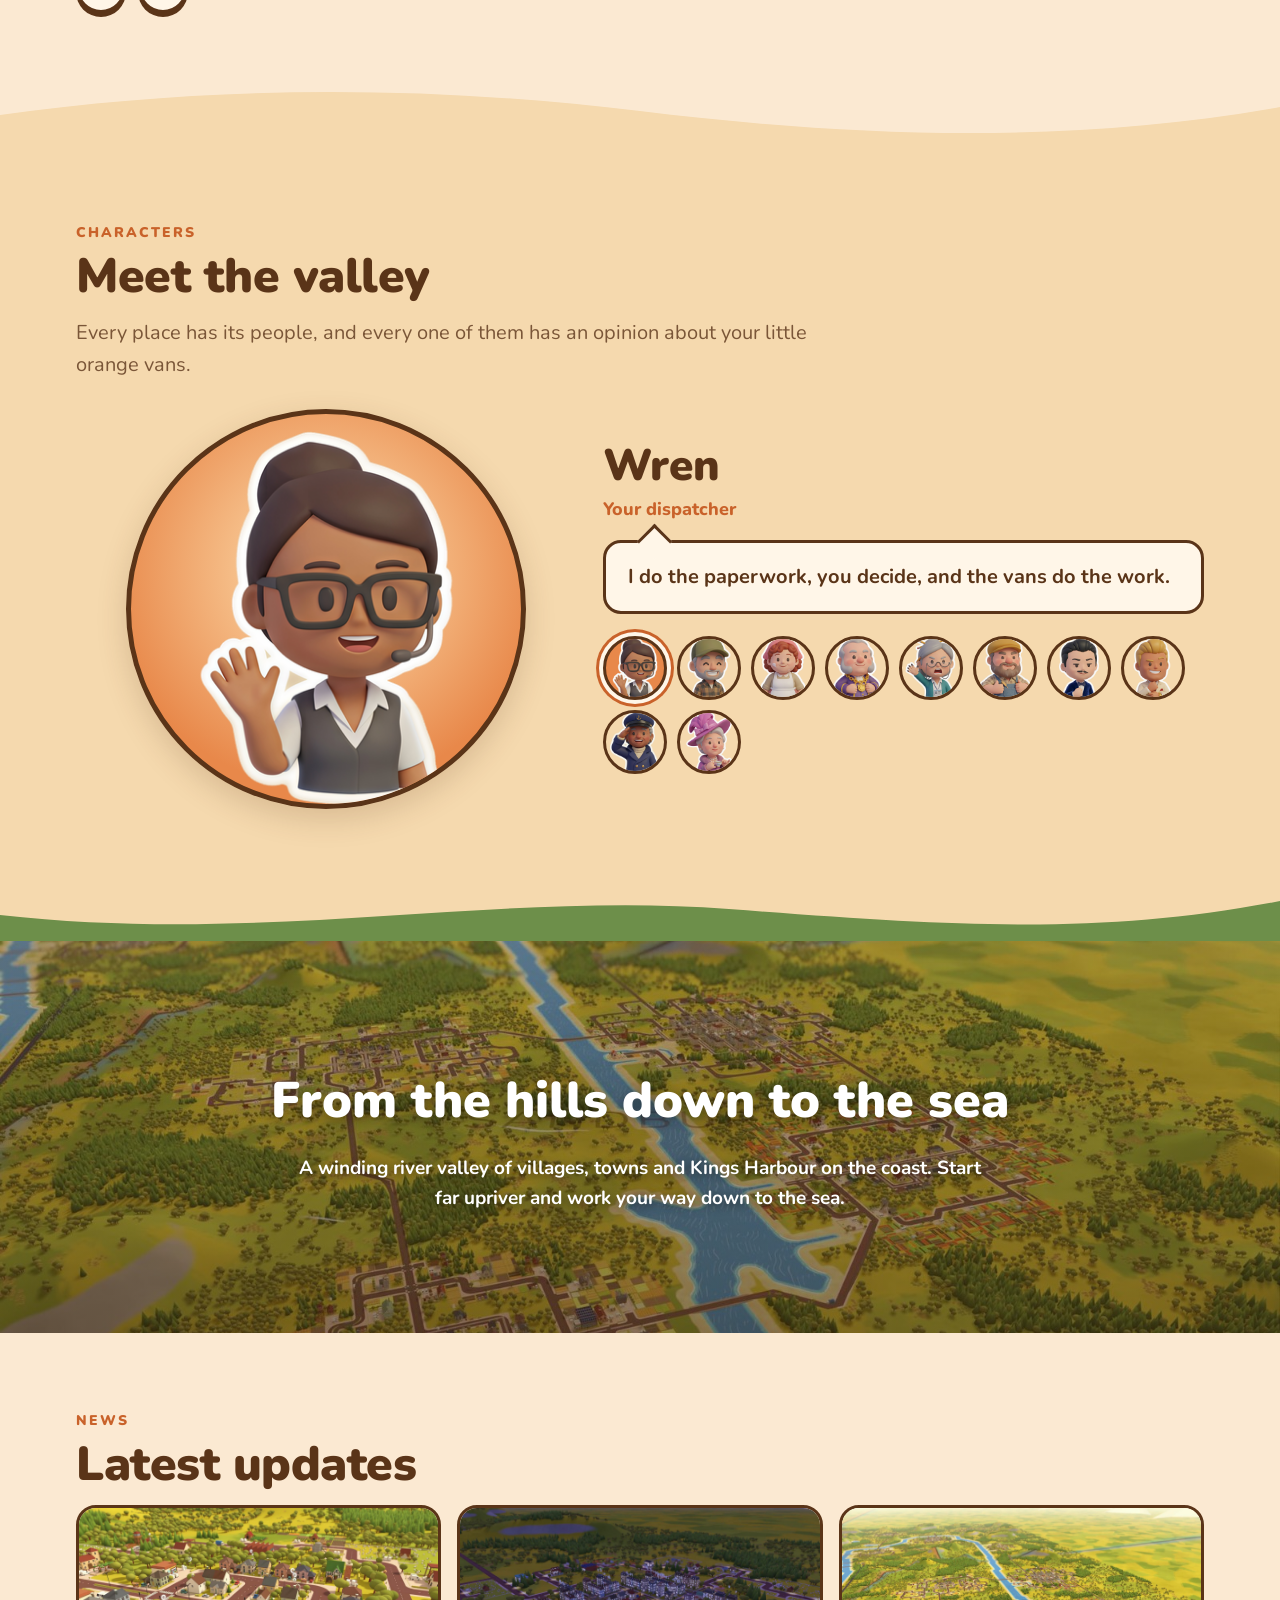
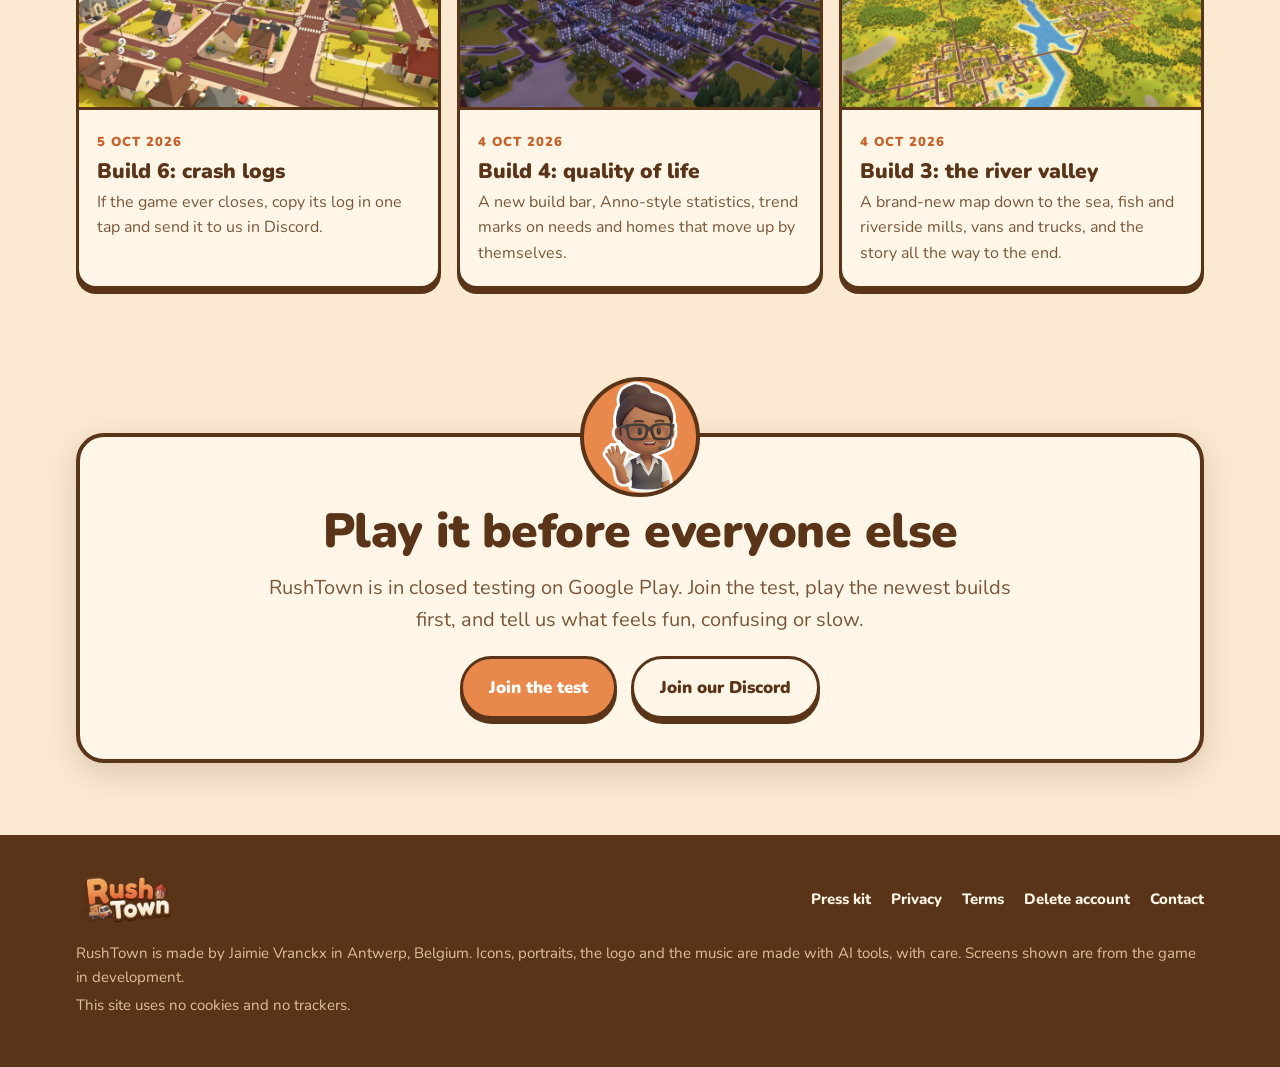
==== commit ded03136: "New cover image from the current game: Maplebrook with its farms by the river (hero and share image)" ====
--- a/index.html
+++ b/index.html
@@ -7,11 +7,11 @@
 <meta name="description" content="RushTown is a cozy mobile logistics game: build production chains, run your own vans and trucks, and help the villages and towns of a river valley thrive.">
 <meta property="og:title" content="RushTown">
 <meta property="og:description" content="Run a cozy logistics company in a living valley. A mobile game for Android, in testing now.">
-<meta property="og:image" content="https://rushtowngame.com/media/hero-small.jpg">
+<meta property="og:image" content="https://rushtowngame.com/media/hero-small.jpg?v=20261010">
 <meta property="og:url" content="https://rushtowngame.com/">
 <meta name="theme-color" content="#FBE9D2">
 <link rel="icon" href="media/logo.png">
-<link rel="preload" as="image" href="media/hero.jpg">
+<link rel="preload" as="image" href="media/hero.jpg?v=20261010">
 <link rel="stylesheet" href="site.css">
 </head>
 <body>
@@ -31,9 +31,9 @@
 
 <main>
   <!-- HERO. When the trailer is final, swap the div.bg for:
-       <video class="bg" src="media/trailer-loop.mp4" poster="media/hero.jpg" autoplay muted loop playsinline></video> -->
+       <video class="bg" src="media/trailer-loop.mp4" poster="media/hero.jpg?v=20261010" autoplay muted loop playsinline></video> -->
   <section class="hero">
-    <div class="bg" style="background-image:url('media/hero.jpg')" role="img" aria-label="Maplebrook, a village by the river"></div>
+    <div class="bg" style="background-image:url('media/hero.jpg?v=20261010')" role="img" aria-label="Maplebrook, a farming village by the river"></div>
     <div class="inner">
       <img class="logo" src="media/logo.png" alt="RushTown" width="560" height="279">
       <h1>Run a cozy logistics company in a living valley.</h1>
@@ -61,19 +61,19 @@
       <div class="slides">
         <div class="track" id="track">
           <article class="slide" id="s1">
-            <figure><img src="media/shots/chains.jpg" alt="Farm fields and workshops round a village" loading="lazy" width="1600" height="900"></figure>
+            <figure><img src="media/shots/chains.jpg?v=20261010" alt="Farm fields and workshops round a village" loading="lazy" width="1600" height="900"></figure>
             <div><span class="num">01 / 04</span><h3>Production chains</h3><p>Grain to flour to bread, sheep to wool to clothes. Every good has a chain, and every chain needs its places. Mills by the river even work faster.</p></div>
           </article>
           <article class="slide" id="s2">
-            <figure><img src="media/shots/fleet.jpg" alt="A village street with homes and shops" loading="lazy" width="1600" height="900"></figure>
+            <figure><img src="media/shots/fleet.jpg?v=20261010" alt="A village street with homes and shops" loading="lazy" width="1600" height="900"></figure>
             <div><span class="num">02 / 04</span><h3>Your own fleet</h3><p>Vans and trucks drive real roads between farms, workshops, warehouses and towns. You plan the routes, stop by stop.</p></div>
           </article>
           <article class="slide" id="s3">
-            <figure><img src="media/shots/homes.jpg" alt="A town at night, its windows lit" loading="lazy" width="1600" height="900"></figure>
+            <figure><img src="media/shots/homes.jpg?v=20261010" alt="A town at night, its windows lit" loading="lazy" width="1600" height="900"></figure>
             <div><span class="num">03 / 04</span><h3>Homes move up</h3><p>Households move in when you keep them supplied. Bring the right goods and building materials, and homes climb their ladder all the way to tower villas.</p></div>
           </article>
           <article class="slide" id="s4">
-            <figure><img src="media/shots/valley.jpg" alt="The whole river valley in the morning" loading="lazy" width="1600" height="900"></figure>
+            <figure><img src="media/shots/valley.jpg?v=20261010" alt="The whole river valley in the morning" loading="lazy" width="1600" height="900"></figure>
             <div><span class="num">04 / 04</span><h3>A valley to open up</h3><p>New villages and towns come out from under the clouds as your homes move up, from the hills down to the sea.</p></div>
           </article>
         </div>
@@ -107,7 +107,7 @@
   <svg class="wave" viewBox="0 0 1440 60" preserveAspectRatio="none" aria-hidden="true" style="background:#F5D9AE"><path fill="#6d8f4a" d="M0 34 C 300 64 560 10 820 28 S 1240 54 1440 20 V60 H0 Z"/></svg>
 
   <!-- VALLEY BAND + STATS -->
-  <section class="valley" style="background-image:url('media/shots/valley.jpg')">
+  <section class="valley" style="background-image:url('media/shots/valley.jpg?v=20261010')">
     <div class="wrap">
       <h2>From the hills down to the sea</h2>
       <p>A winding river valley of villages, towns and Kings Harbour on the coast. Start far upriver and work your way down to the sea.</p>
@@ -126,15 +126,15 @@
       <h2 class="title">Latest updates</h2>
       <div class="news">
         <a class="card" href="https://discord.gg/n6D7HrCAY">
-          <img src="media/shots/fleet.jpg" alt="" loading="lazy" width="1600" height="900">
+          <img src="media/shots/fleet.jpg?v=20261010" alt="" loading="lazy" width="1600" height="900">
           <div><time datetime="2026-10-05">5 Oct 2026</time><h3>Build 6: crash logs</h3><p>If the game ever closes, copy its log in one tap and send it to us in Discord.</p></div>
         </a>
         <a class="card" href="https://discord.gg/n6D7HrCAY">
-          <img src="media/shots/homes.jpg" alt="" loading="lazy" width="1600" height="900">
+          <img src="media/shots/homes.jpg?v=20261010" alt="" loading="lazy" width="1600" height="900">
           <div><time datetime="2026-10-04">4 Oct 2026</time><h3>Build 4: quality of life</h3><p>A new build bar, Anno-style statistics, trend marks on needs and homes that move up by themselves.</p></div>
         </a>
         <a class="card" href="https://discord.gg/n6D7HrCAY">
-          <img src="media/shots/valley.jpg" alt="" loading="lazy" width="1600" height="900">
+          <img src="media/shots/valley.jpg?v=20261010" alt="" loading="lazy" width="1600" height="900">
           <div><time datetime="2026-10-04">4 Oct 2026</time><h3>Build 3: the river valley</h3><p>A brand-new map down to the sea, fish and riverside mills, vans and trucks, and the story all the way to the end.</p></div>
         </a>
       </div>
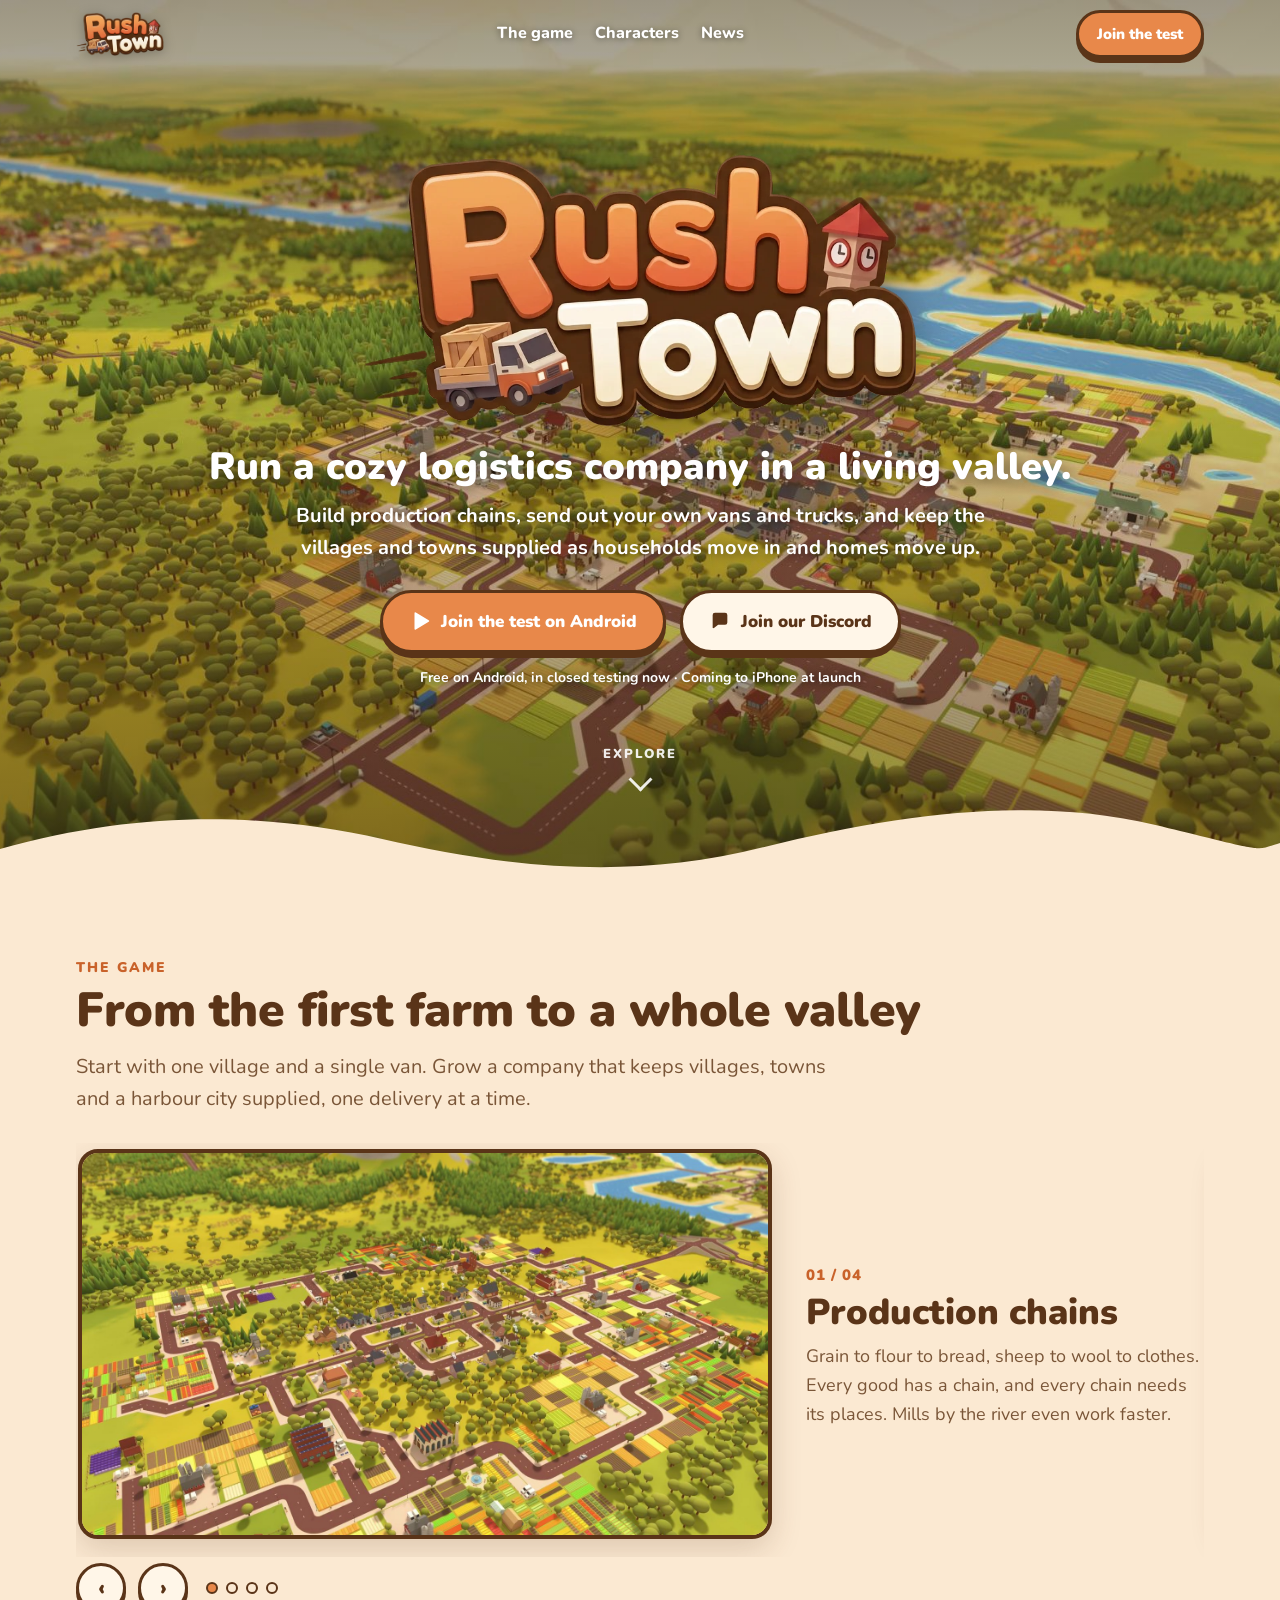
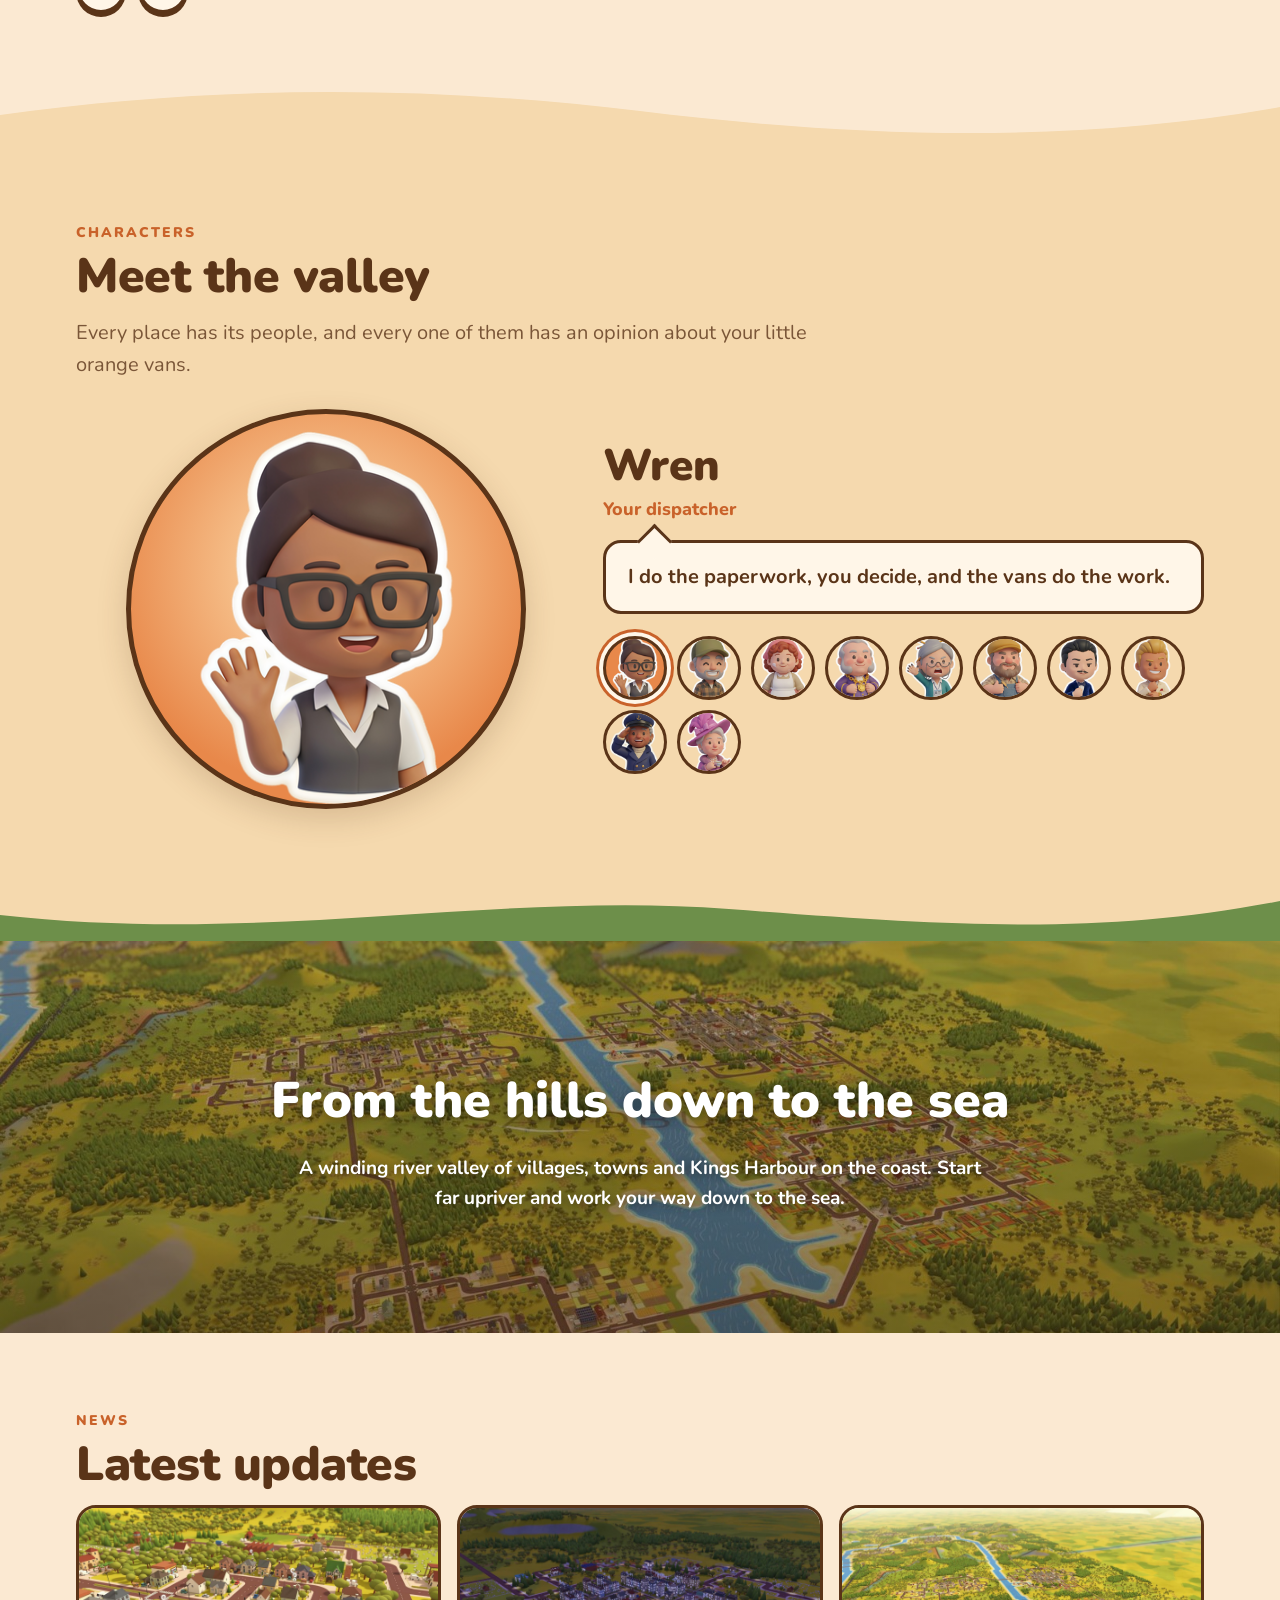
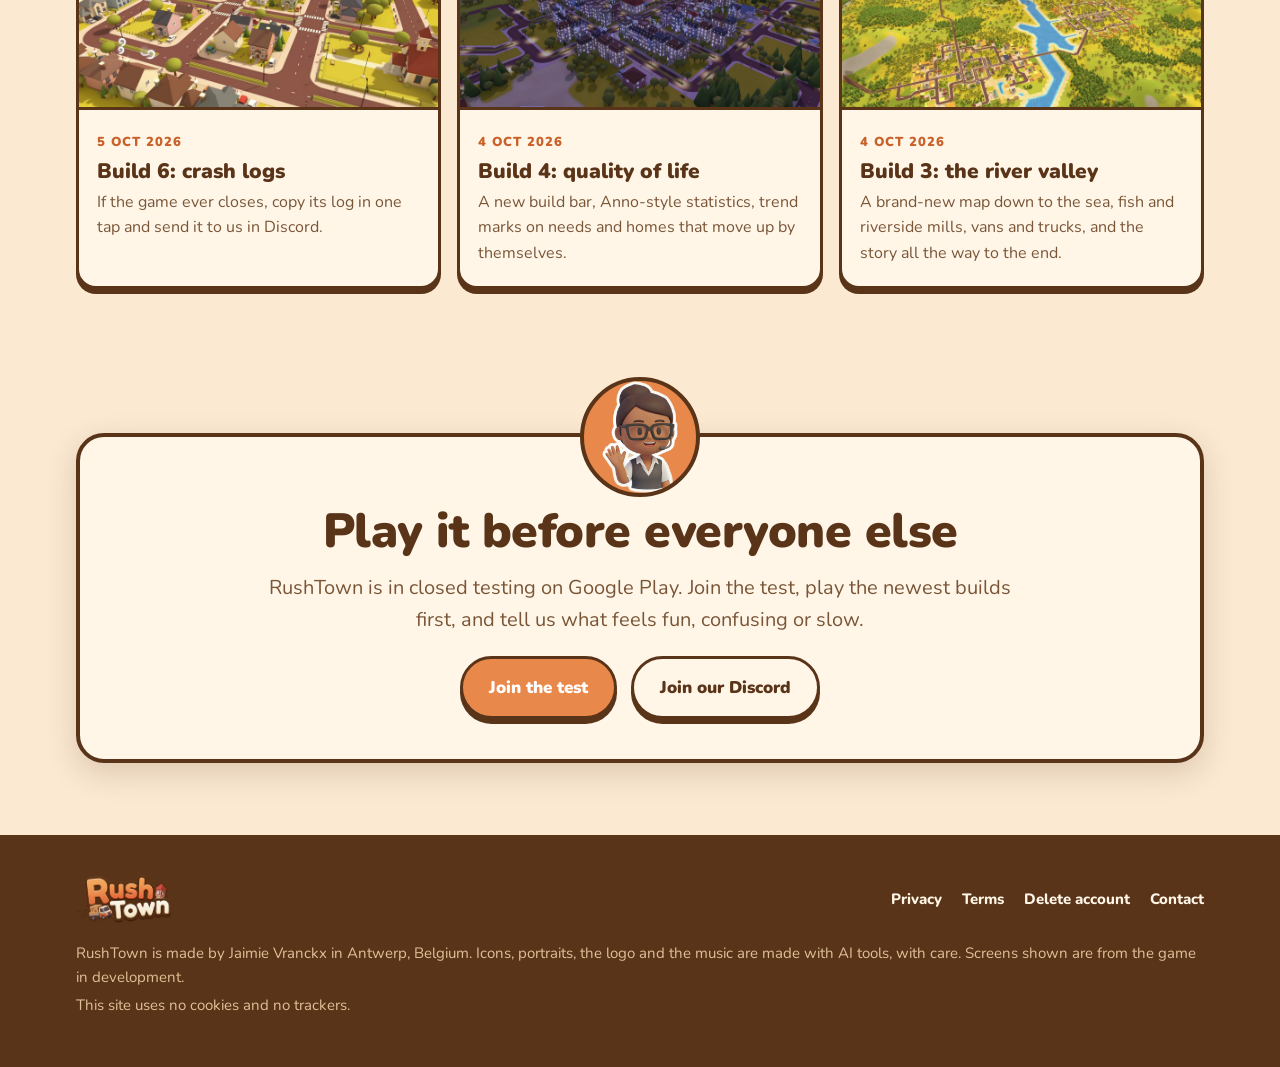
==== commit 89215258: "Press page taken off for now (Jaimie); it stays in the history Co-Authored-By: Claude Opus 5.5 <nore" ====
--- a/index.html
+++ b/index.html
@@ -23,7 +23,6 @@
       <a href="#game">The game</a>
       <a href="#cast">Characters</a>
       <a href="#news">News</a>
-      <a href="press.html">Press</a>
     </nav>
     <a class="btn primary pill" href="#join">Join the test</a>
   </div>
@@ -162,7 +161,6 @@
     <div class="top">
       <img src="media/logo.png" alt="RushTown" width="96" height="48">
       <nav aria-label="Footer">
-        <a href="press.html">Press kit</a>
         <a href="privacy.html">Privacy</a>
         <a href="terms.html">Terms</a>
         <a href="delete-account.html">Delete account</a>
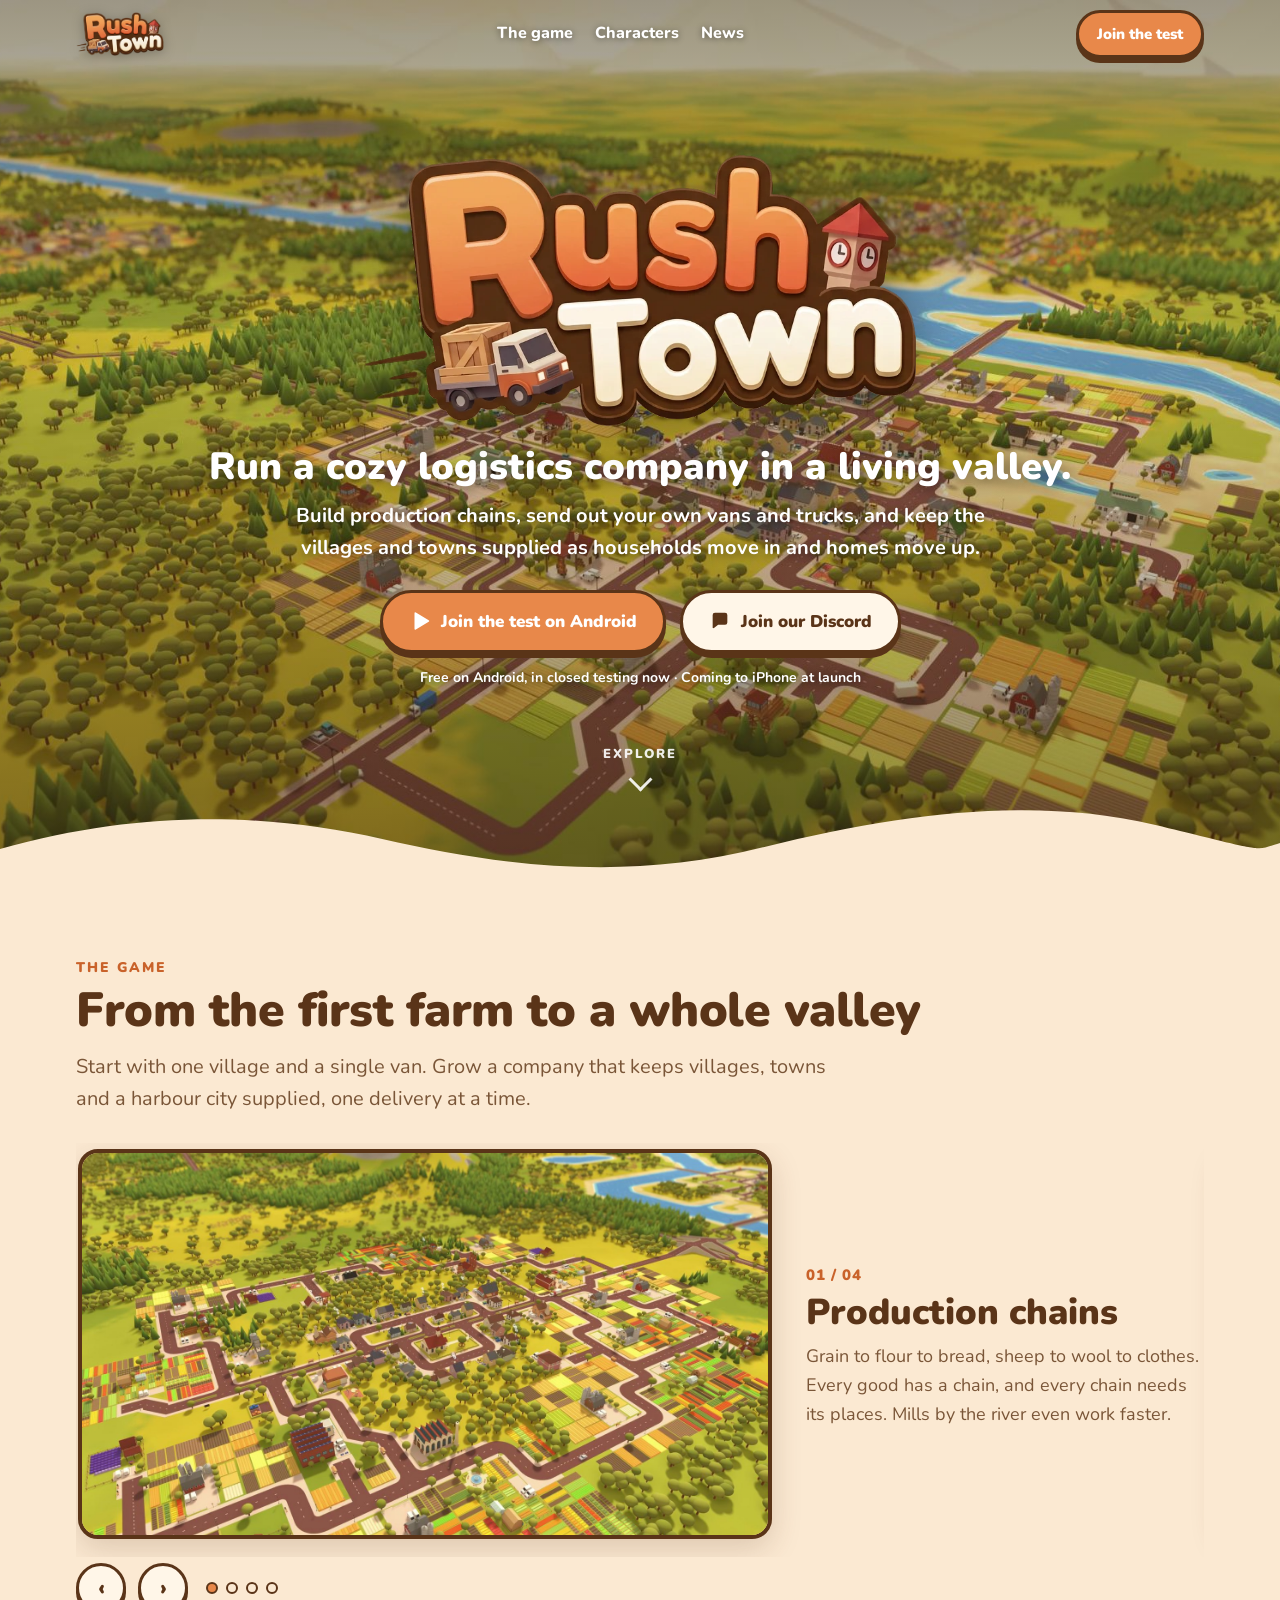
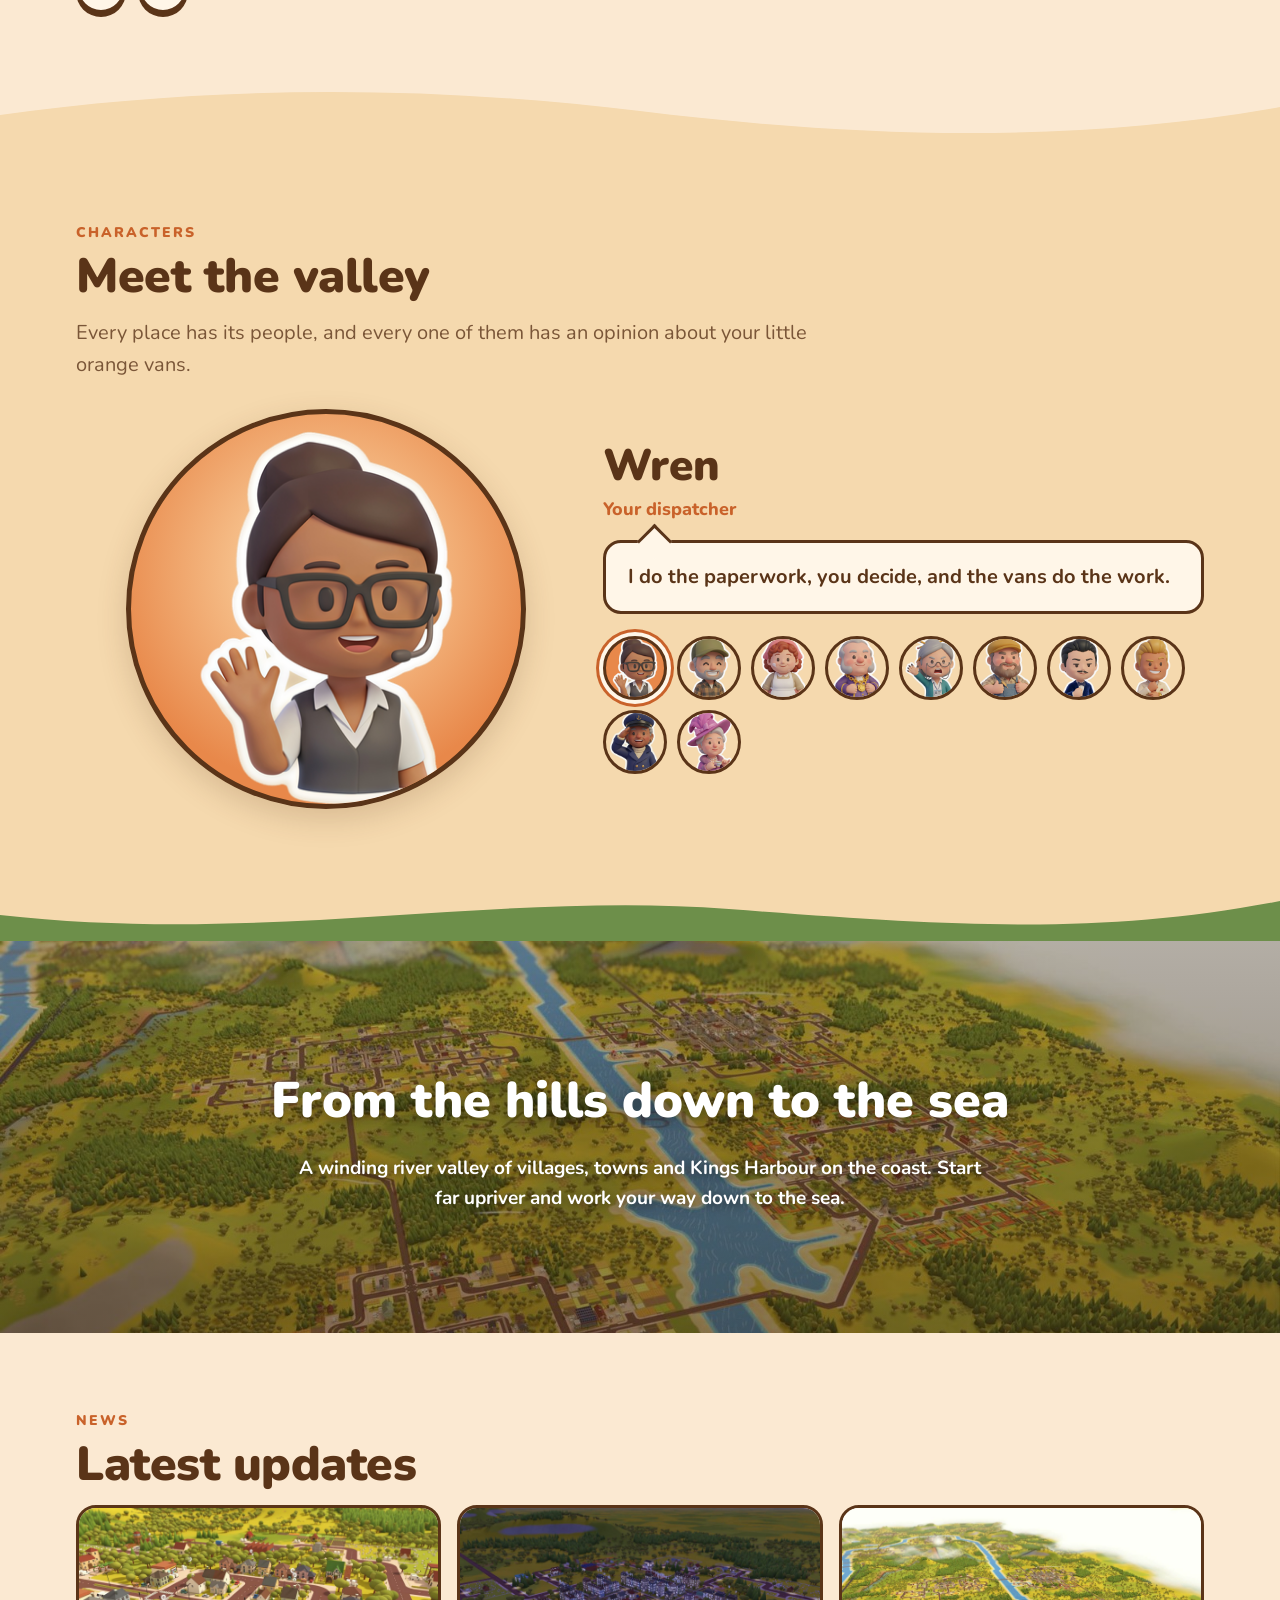
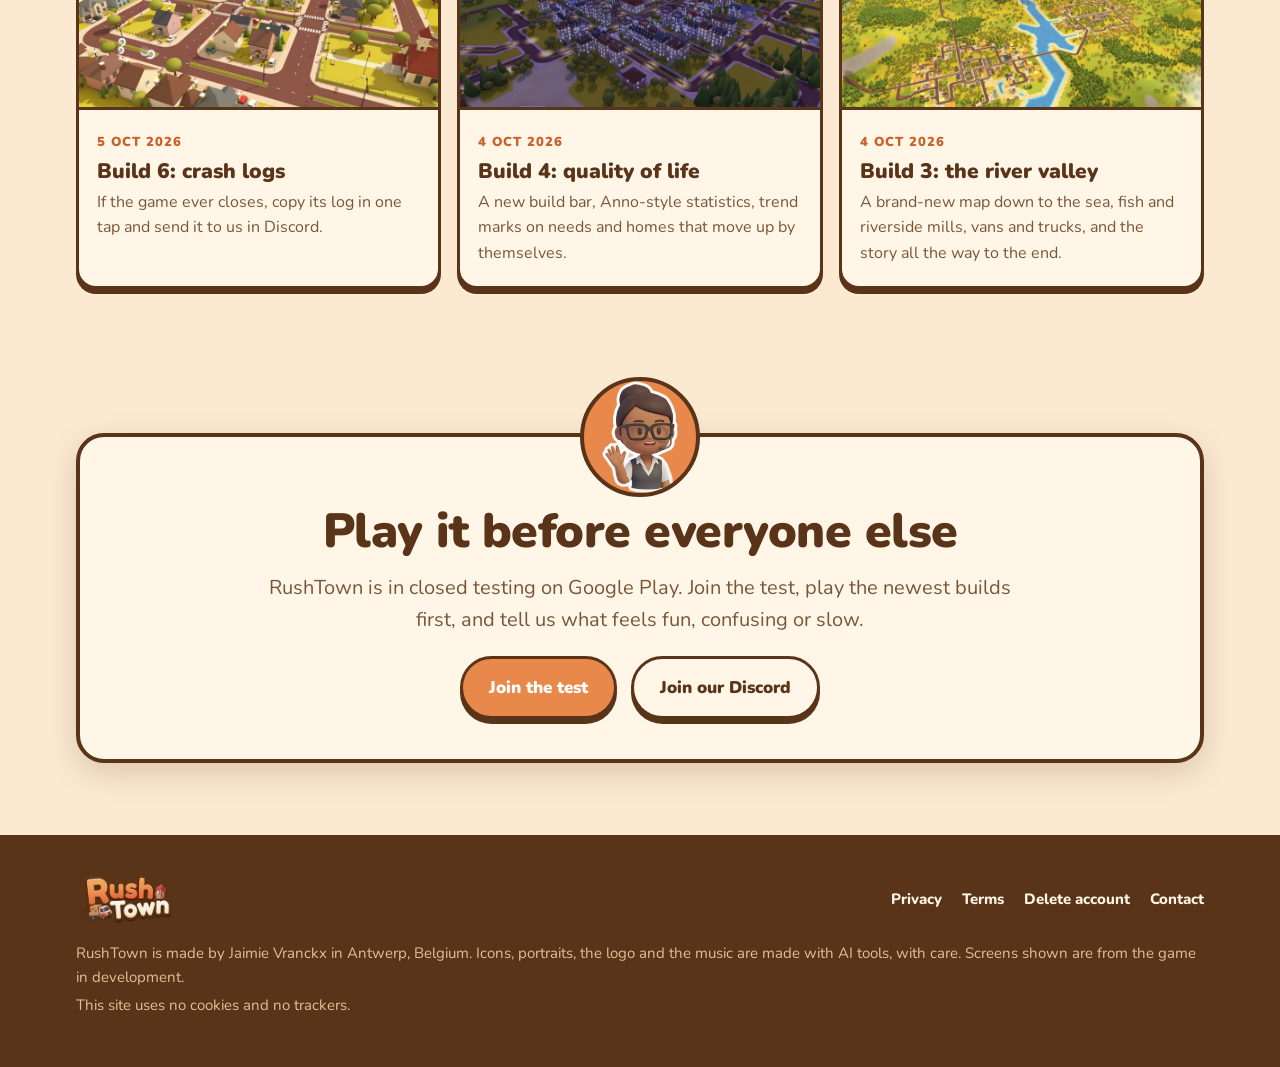
==== commit 26579709: "Valley picture: the game's clouds past the valley's edge instead of the unbuilt world Co-Authored-By" ====
--- a/index.html
+++ b/index.html
@@ -72,7 +72,7 @@
             <div><span class="num">03 / 04</span><h3>Homes move up</h3><p>Households move in when you keep them supplied. Bring the right goods and building materials, and homes climb their ladder all the way to tower villas.</p></div>
           </article>
           <article class="slide" id="s4">
-            <figure><img src="media/shots/valley.jpg?v=20261010" alt="The whole river valley in the morning" loading="lazy" width="1600" height="900"></figure>
+            <figure><img src="media/shots/valley.jpg?v=20261010b" alt="The whole river valley in the morning" loading="lazy" width="1600" height="900"></figure>
             <div><span class="num">04 / 04</span><h3>A valley to open up</h3><p>New villages and towns come out from under the clouds as your homes move up, from the hills down to the sea.</p></div>
           </article>
         </div>
@@ -106,7 +106,7 @@
   <svg class="wave" viewBox="0 0 1440 60" preserveAspectRatio="none" aria-hidden="true" style="background:#F5D9AE"><path fill="#6d8f4a" d="M0 34 C 300 64 560 10 820 28 S 1240 54 1440 20 V60 H0 Z"/></svg>
 
   <!-- VALLEY BAND + STATS -->
-  <section class="valley" style="background-image:url('media/shots/valley.jpg?v=20261010')">
+  <section class="valley" style="background-image:url('media/shots/valley.jpg?v=20261010b')">
     <div class="wrap">
       <h2>From the hills down to the sea</h2>
       <p>A winding river valley of villages, towns and Kings Harbour on the coast. Start far upriver and work your way down to the sea.</p>
@@ -133,7 +133,7 @@
           <div><time datetime="2026-10-04">4 Oct 2026</time><h3>Build 4: quality of life</h3><p>A new build bar, Anno-style statistics, trend marks on needs and homes that move up by themselves.</p></div>
         </a>
         <a class="card" href="https://discord.gg/n6D7HrCAY">
-          <img src="media/shots/valley.jpg?v=20261010" alt="" loading="lazy" width="1600" height="900">
+          <img src="media/shots/valley.jpg?v=20261010b" alt="" loading="lazy" width="1600" height="900">
           <div><time datetime="2026-10-04">4 Oct 2026</time><h3>Build 3: the river valley</h3><p>A brand-new map down to the sea, fish and riverside mills, vans and trucks, and the story all the way to the end.</p></div>
         </a>
       </div>
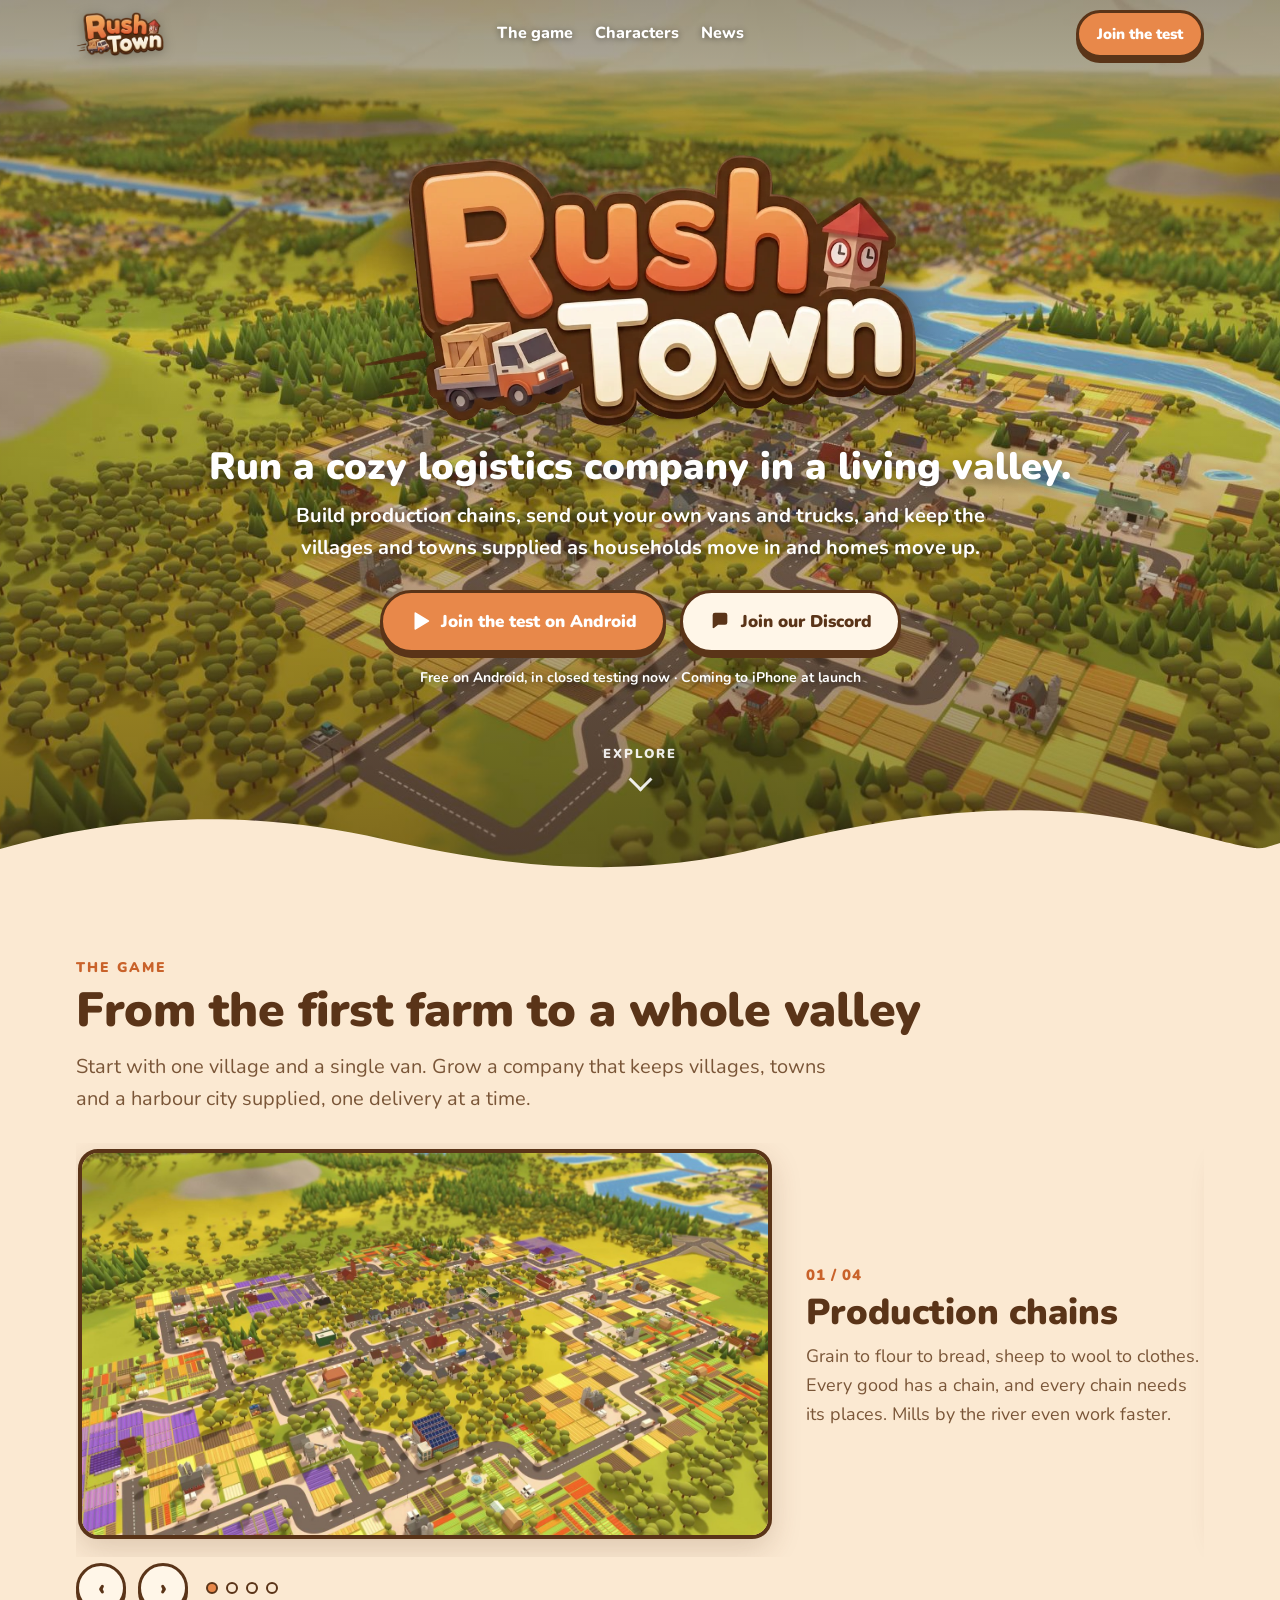
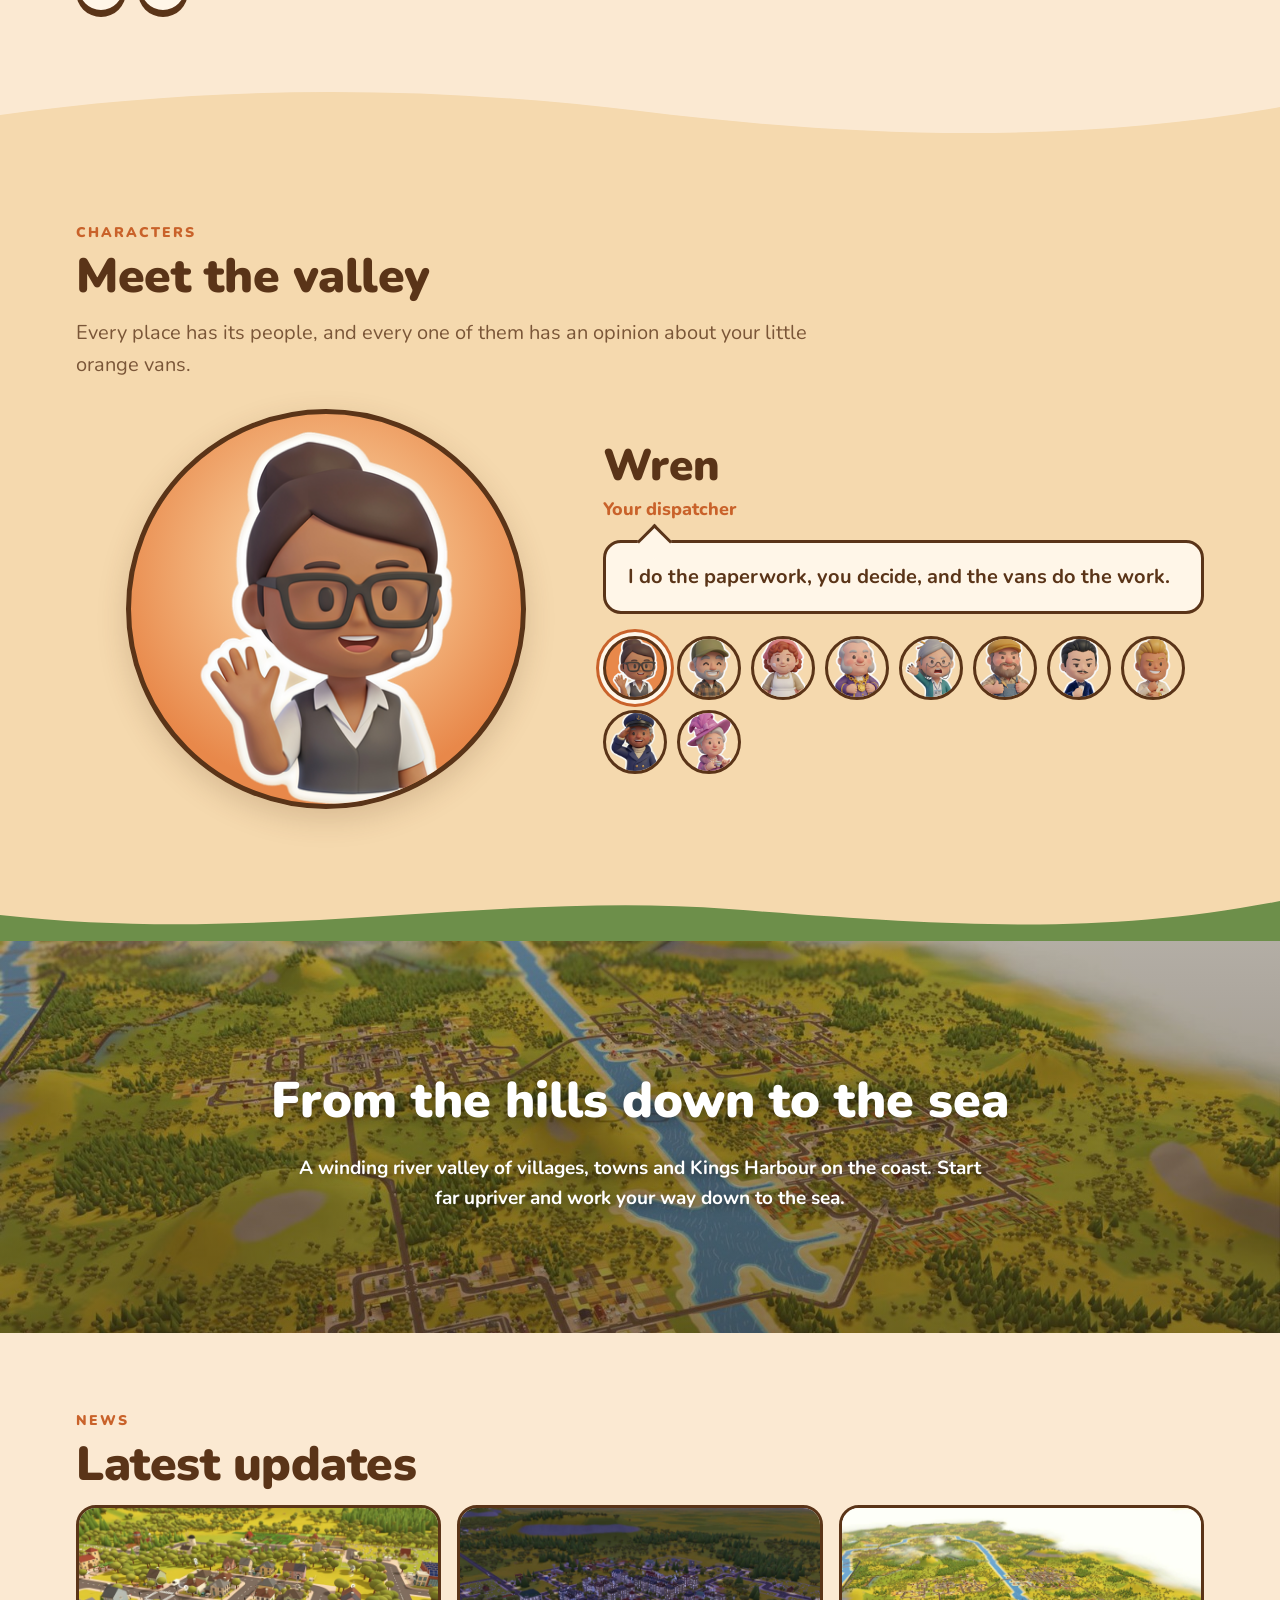
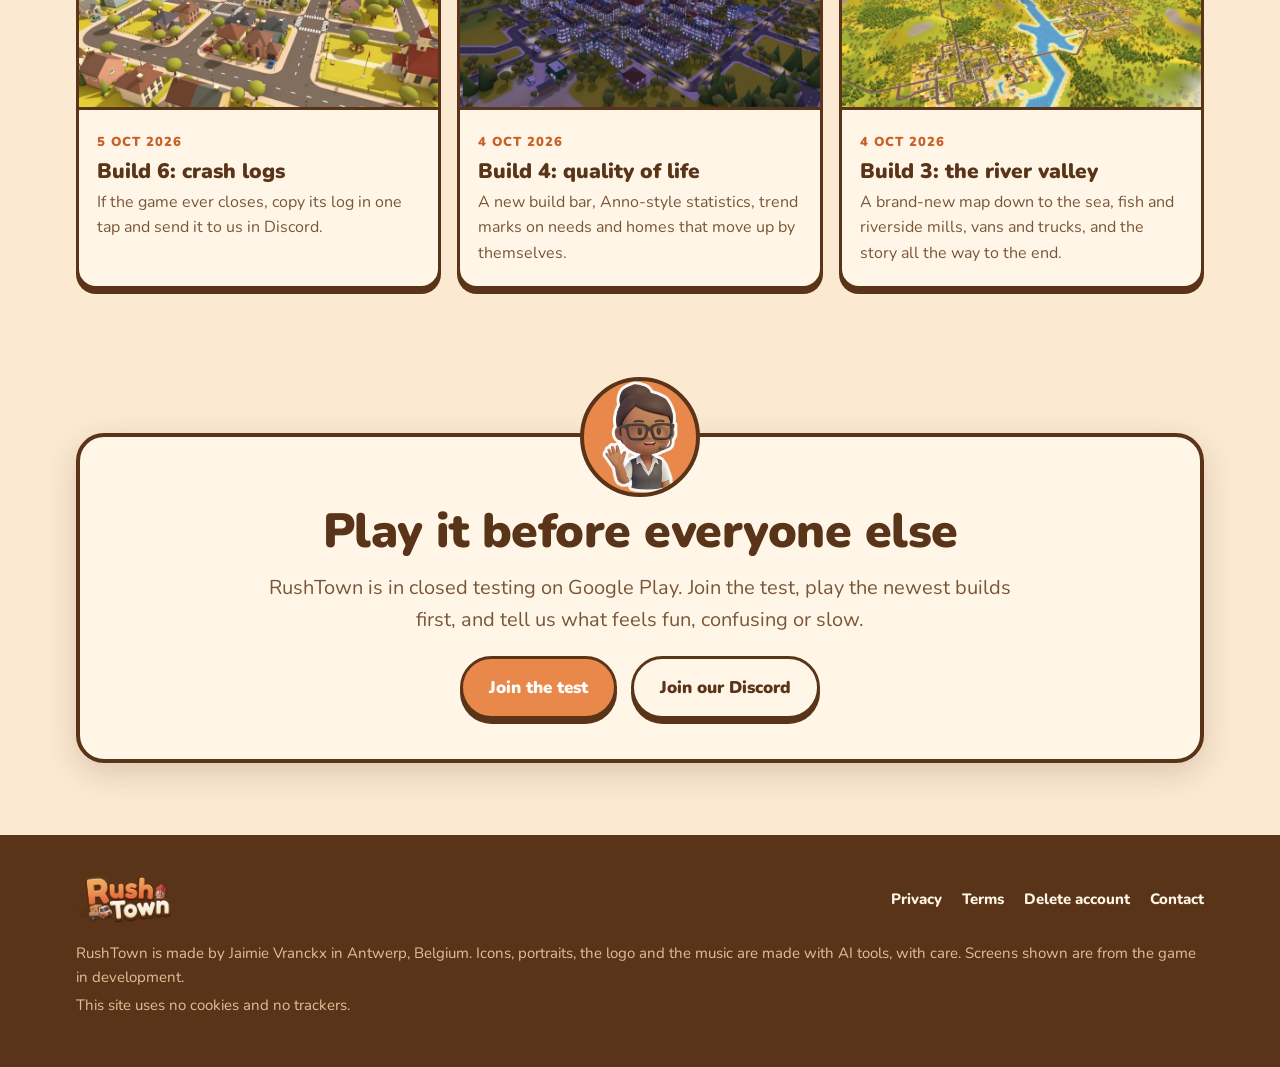
==== commit 5e88e296: "Screenshots and cover from Build 14 (new models, the smaller Kings Harbour) Co-Authored-By: Claude O" ====
--- a/index.html
+++ b/index.html
@@ -7,11 +7,11 @@
 <meta name="description" content="RushTown is a cozy mobile logistics game: build production chains, run your own vans and trucks, and help the villages and towns of a river valley thrive.">
 <meta property="og:title" content="RushTown">
 <meta property="og:description" content="Run a cozy logistics company in a living valley. A mobile game for Android, in testing now.">
-<meta property="og:image" content="https://rushtowngame.com/media/hero-small.jpg?v=20261010">
+<meta property="og:image" content="https://rushtowngame.com/media/hero-small.jpg?v=20261011">
 <meta property="og:url" content="https://rushtowngame.com/">
 <meta name="theme-color" content="#FBE9D2">
 <link rel="icon" href="media/logo.png">
-<link rel="preload" as="image" href="media/hero.jpg?v=20261010">
+<link rel="preload" as="image" href="media/hero.jpg?v=20261011">
 <link rel="stylesheet" href="site.css">
 </head>
 <body>
@@ -30,9 +30,9 @@
 
 <main>
   <!-- HERO. When the trailer is final, swap the div.bg for:
-       <video class="bg" src="media/trailer-loop.mp4" poster="media/hero.jpg?v=20261010" autoplay muted loop playsinline></video> -->
+       <video class="bg" src="media/trailer-loop.mp4" poster="media/hero.jpg?v=20261011" autoplay muted loop playsinline></video> -->
   <section class="hero">
-    <div class="bg" style="background-image:url('media/hero.jpg?v=20261010')" role="img" aria-label="Maplebrook, a farming village by the river"></div>
+    <div class="bg" style="background-image:url('media/hero.jpg?v=20261011')" role="img" aria-label="Maplebrook, a farming village by the river"></div>
     <div class="inner">
       <img class="logo" src="media/logo.png" alt="RushTown" width="560" height="279">
       <h1>Run a cozy logistics company in a living valley.</h1>
@@ -60,19 +60,19 @@
       <div class="slides">
         <div class="track" id="track">
           <article class="slide" id="s1">
-            <figure><img src="media/shots/chains.jpg?v=20261010" alt="Farm fields and workshops round a village" loading="lazy" width="1600" height="900"></figure>
+            <figure><img src="media/shots/chains.jpg?v=20261011" alt="Farm fields and workshops round a village" loading="lazy" width="1600" height="900"></figure>
             <div><span class="num">01 / 04</span><h3>Production chains</h3><p>Grain to flour to bread, sheep to wool to clothes. Every good has a chain, and every chain needs its places. Mills by the river even work faster.</p></div>
           </article>
           <article class="slide" id="s2">
-            <figure><img src="media/shots/fleet.jpg?v=20261010" alt="A village street with homes and shops" loading="lazy" width="1600" height="900"></figure>
+            <figure><img src="media/shots/fleet.jpg?v=20261011" alt="A village street with homes and shops" loading="lazy" width="1600" height="900"></figure>
             <div><span class="num">02 / 04</span><h3>Your own fleet</h3><p>Vans and trucks drive real roads between farms, workshops, warehouses and towns. You plan the routes, stop by stop.</p></div>
           </article>
           <article class="slide" id="s3">
-            <figure><img src="media/shots/homes.jpg?v=20261010" alt="A town at night, its windows lit" loading="lazy" width="1600" height="900"></figure>
+            <figure><img src="media/shots/homes.jpg?v=20261011" alt="A town at night, its windows lit" loading="lazy" width="1600" height="900"></figure>
             <div><span class="num">03 / 04</span><h3>Homes move up</h3><p>Households move in when you keep them supplied. Bring the right goods and building materials, and homes climb their ladder all the way to tower villas.</p></div>
           </article>
           <article class="slide" id="s4">
-            <figure><img src="media/shots/valley.jpg?v=20261010b" alt="The whole river valley in the morning" loading="lazy" width="1600" height="900"></figure>
+            <figure><img src="media/shots/valley.jpg?v=20261011" alt="The whole river valley in the morning" loading="lazy" width="1600" height="900"></figure>
             <div><span class="num">04 / 04</span><h3>A valley to open up</h3><p>New villages and towns come out from under the clouds as your homes move up, from the hills down to the sea.</p></div>
           </article>
         </div>
@@ -106,7 +106,7 @@
   <svg class="wave" viewBox="0 0 1440 60" preserveAspectRatio="none" aria-hidden="true" style="background:#F5D9AE"><path fill="#6d8f4a" d="M0 34 C 300 64 560 10 820 28 S 1240 54 1440 20 V60 H0 Z"/></svg>
 
   <!-- VALLEY BAND + STATS -->
-  <section class="valley" style="background-image:url('media/shots/valley.jpg?v=20261010b')">
+  <section class="valley" style="background-image:url('media/shots/valley.jpg?v=20261011')">
     <div class="wrap">
       <h2>From the hills down to the sea</h2>
       <p>A winding river valley of villages, towns and Kings Harbour on the coast. Start far upriver and work your way down to the sea.</p>
@@ -125,15 +125,15 @@
       <h2 class="title">Latest updates</h2>
       <div class="news">
         <a class="card" href="https://discord.gg/n6D7HrCAY">
-          <img src="media/shots/fleet.jpg?v=20261010" alt="" loading="lazy" width="1600" height="900">
+          <img src="media/shots/fleet.jpg?v=20261011" alt="" loading="lazy" width="1600" height="900">
           <div><time datetime="2026-10-05">5 Oct 2026</time><h3>Build 6: crash logs</h3><p>If the game ever closes, copy its log in one tap and send it to us in Discord.</p></div>
         </a>
         <a class="card" href="https://discord.gg/n6D7HrCAY">
-          <img src="media/shots/homes.jpg?v=20261010" alt="" loading="lazy" width="1600" height="900">
+          <img src="media/shots/homes.jpg?v=20261011" alt="" loading="lazy" width="1600" height="900">
           <div><time datetime="2026-10-04">4 Oct 2026</time><h3>Build 4: quality of life</h3><p>A new build bar, Anno-style statistics, trend marks on needs and homes that move up by themselves.</p></div>
         </a>
         <a class="card" href="https://discord.gg/n6D7HrCAY">
-          <img src="media/shots/valley.jpg?v=20261010b" alt="" loading="lazy" width="1600" height="900">
+          <img src="media/shots/valley.jpg?v=20261011" alt="" loading="lazy" width="1600" height="900">
           <div><time datetime="2026-10-04">4 Oct 2026</time><h3>Build 3: the river valley</h3><p>A brand-new map down to the sea, fish and riverside mills, vans and trucks, and the story all the way to the end.</p></div>
         </a>
       </div>
